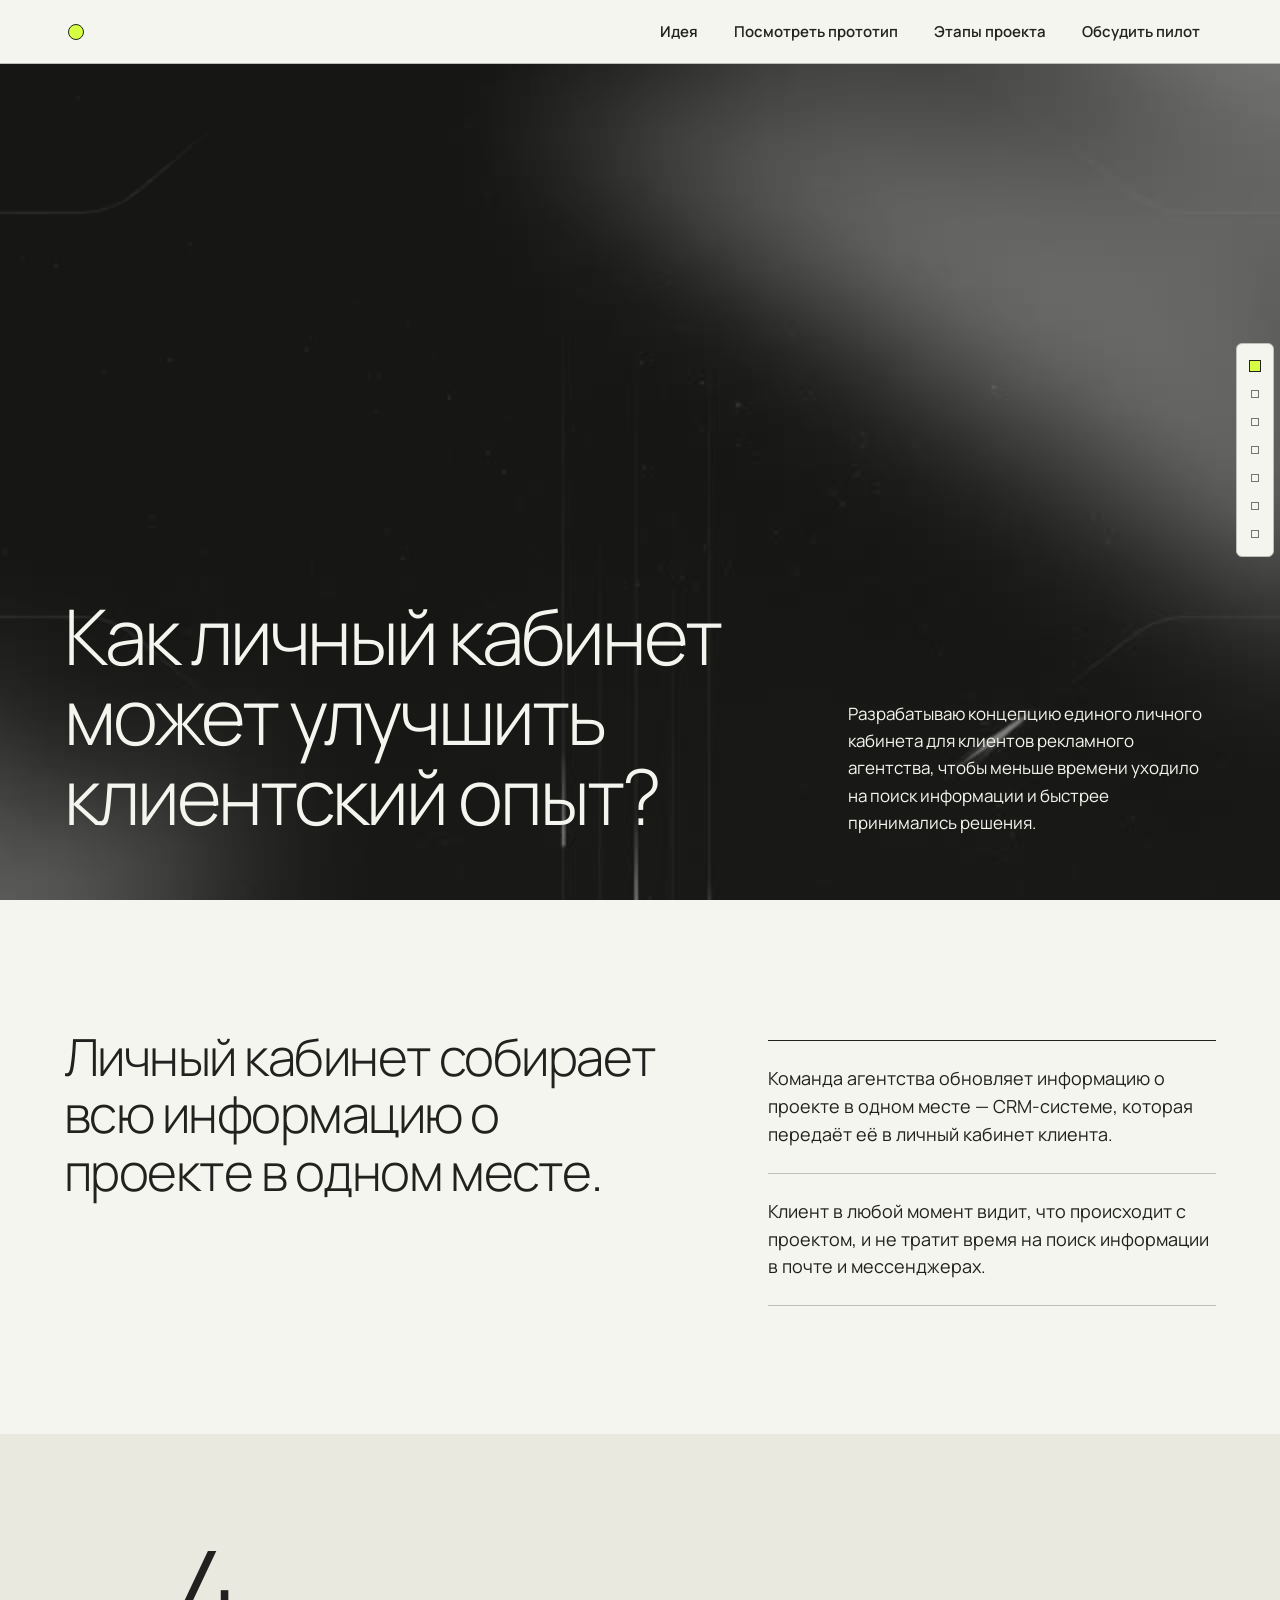
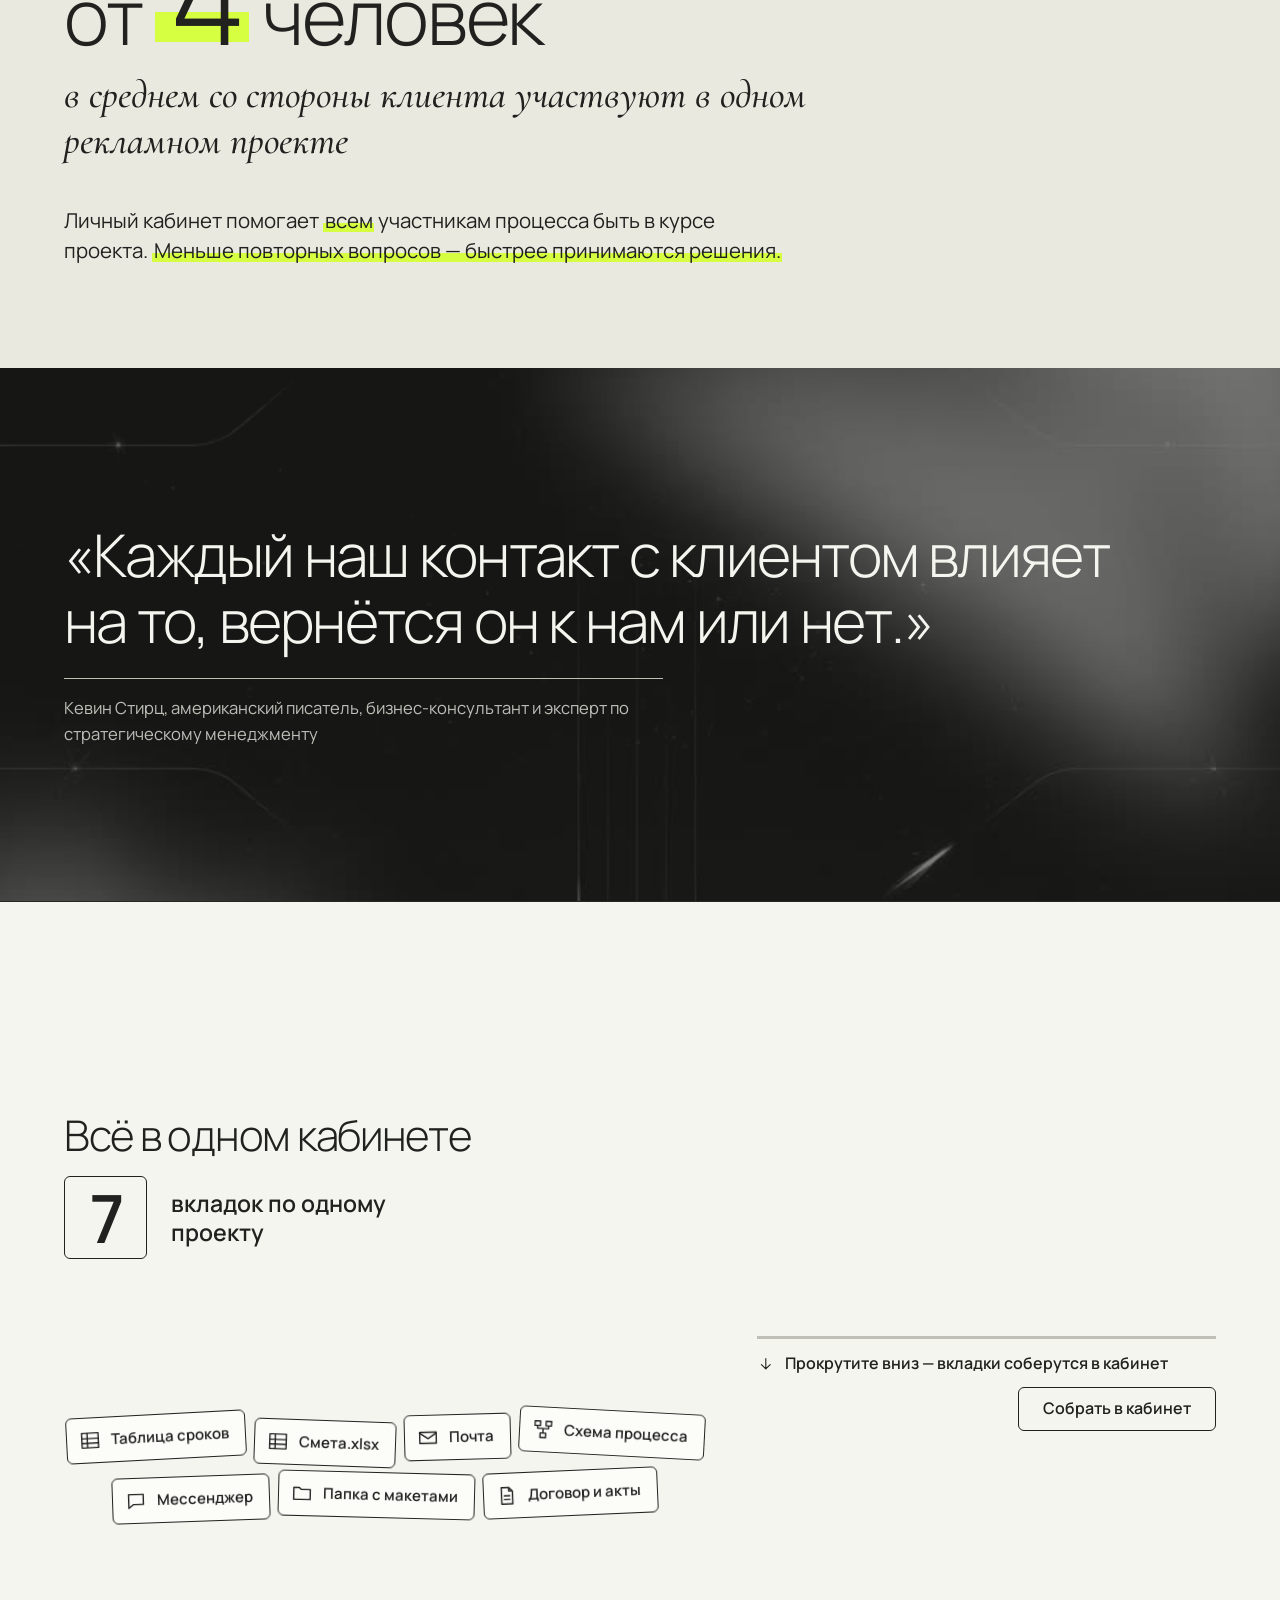
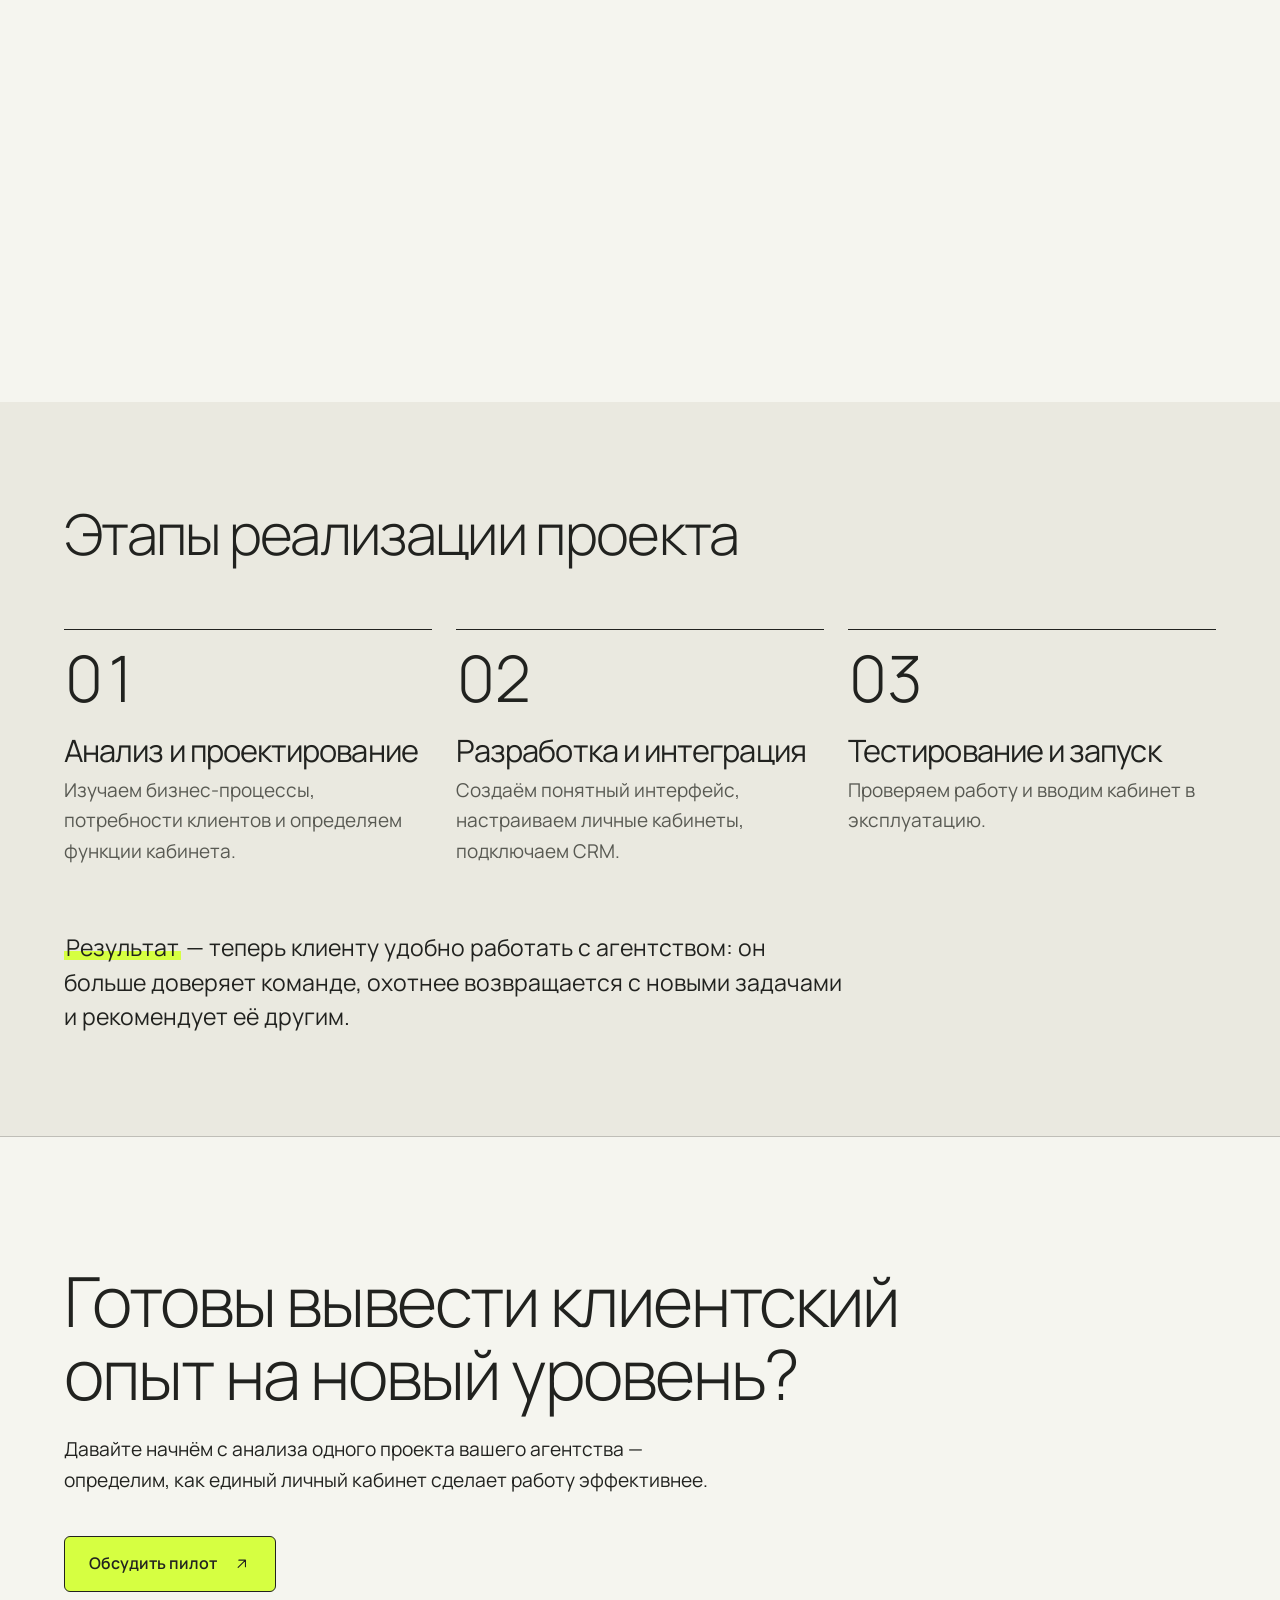
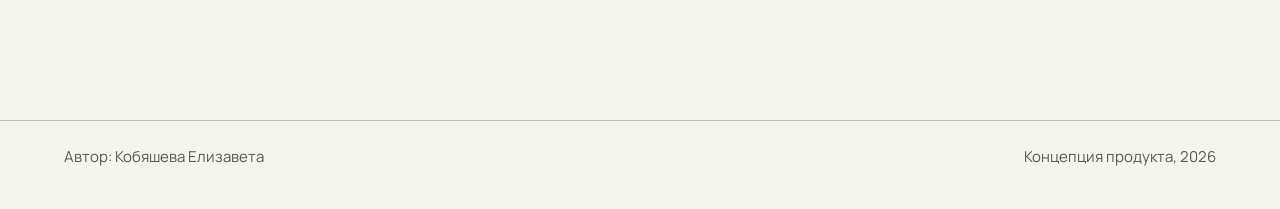
==== index.html @ 34a682de "Add files via upload" ====
<!DOCTYPE html>
<html lang="ru">
<head>
  <meta charset="utf-8">
  <meta name="viewport" content="width=device-width, initial-scale=1, viewport-fit=cover">
  <title>Личный кабинет для улучшения клиентского опыта</title>
  <meta name="description" content="Концепция единого личного кабинета для клиентов рекламного агентства: меньше времени на поиск информации и быстрее решения.">
  <meta name="theme-color" content="#f6f5f0" media="(prefers-color-scheme: light)">
  <meta name="theme-color" content="#171815" media="(prefers-color-scheme: dark)">
  <meta property="og:type" content="website">
  <meta property="og:locale" content="ru_RU">
  <meta property="og:title" content="Личный кабинет для улучшения клиентского опыта">
  <meta property="og:description" content="Концепция единого личного кабинета для клиентов рекламного агентства.">
  <link rel="icon" href="favicon.svg" type="image/svg+xml">
  <link rel="preload" href="assets/fonts/manrope-cyrillic.woff2" as="font" type="font/woff2" crossorigin>
  <link rel="stylesheet" href="assets/css/tokens.css">
  <link rel="stylesheet" href="assets/css/base.css">
  <link rel="stylesheet" href="assets/css/header.css">
  <link rel="stylesheet" href="assets/css/sections.css">
  <link rel="stylesheet" href="assets/css/cabinet.css">
  <script>document.documentElement.classList.add('js')</script>
</head>
<body>
<a class="skip-link" href="#idea">К содержанию</a>

<header class="site-header">
  <div class="container">
    <a class="brand" href="#top" aria-label="В начало страницы"></a>
    <nav class="nav" aria-label="Навигация по странице">
      <a href="#idea">Идея</a>
      <a href="#cabinet">Посмотреть прототип</a>
      <a href="#approach">Этапы проекта</a>
      <a href="#pilot">Обсудить пилот</a>
    </nav>
  </div>
</header>

<nav class="side-nav" aria-label="Прогресс по разделам">
  <a href="#top" aria-label="Первый экран" title="Первый экран"></a>
  <a href="#idea" aria-label="Идея" title="Идея"></a>
  <a href="#two-sides" aria-label="Две стороны" title="Две стороны"></a>
  <a href="#quote" aria-label="Принцип" title="Принцип"></a>
  <a href="#cabinet" aria-label="Один кабинет" title="Один кабинет"></a>
  <a href="#approach" aria-label="Этапы проекта" title="Этапы проекта"></a>
  <a href="#pilot" aria-label="Пилот" title="Пилот"></a>
</nav>

<svg width="0" height="0" style="position:absolute" aria-hidden="true" focusable="false">
  <symbol id="i-table" viewBox="0 0 24 24"><rect x="3" y="4" width="18" height="16"/><path d="M3 10h18M3 15h18M9 4v16"/></symbol>
  <symbol id="i-mail" viewBox="0 0 24 24"><rect x="3" y="6" width="18" height="12"/><path d="M3 7l9 6 9-6"/></symbol>
  <symbol id="i-scheme" viewBox="0 0 24 24"><rect x="3" y="3" width="6" height="5"/><rect x="15" y="3" width="6" height="5"/><rect x="9" y="16" width="6" height="5"/><path d="M6 8v3h12V8M12 11v5"/></symbol>
  <symbol id="i-chat" viewBox="0 0 24 24"><path d="M4 5h16v11H9l-5 4z"/></symbol>
  <symbol id="i-folder" viewBox="0 0 24 24"><path d="M3 6h6l2 2h10v11H3z"/></symbol>
  <symbol id="i-doc" viewBox="0 0 24 24"><path d="M6 3h8l4 4v14H6zM14 3v4h4M9 12h6M9 16h6"/></symbol>
  <symbol id="i-down" viewBox="0 0 24 24"><path d="M12 5v14M6 13l6 6 6-6"/></symbol>
  <symbol id="i-out" viewBox="0 0 24 24"><path d="M7 17L17 7M8 7h9v9"/></symbol>
</svg>

<section class="hero on-night" id="top">
  <video class="bg-video" data-src-desktop="assets/video/hero-desktop.mp4" data-src-mobile="assets/video/hero-mobile.mp4" poster="assets/video/poster.jpg" autoplay muted loop playsinline preload="metadata" aria-hidden="true" tabindex="-1" disablepictureinpicture></video>
  <div class="container hero__grid">
    <h1 class="hero__title">Как личный кабинет может улучшить клиентский опыт?</h1>
    <p class="hero__lead">Разрабатываю концепцию единого личного кабинета для клиентов рекламного агентства, чтобы меньше времени уходило на поиск информации и быстрее принимались решения.</p>
  </div>
</section>

<main>
  <section class="section idea" id="idea">
    <div class="container idea__grid">
      <h2 class="idea__lead split">Личный кабинет собирает всю информацию о проекте в одном месте.</h2>
      <ul class="idea__points">
        <li class="rv" style="--d:.15s">Команда агентства обновляет информацию о проекте в одном месте — CRM-системе, которая передаёт её в личный кабинет клиента.</li>
        <li class="rv" style="--d:.3s">Клиент в любой момент видит, что происходит с проектом, и не тратит время на поиск информации в почте и мессенджерах.</li>
      </ul>
    </div>
  </section>

  <section class="band count" id="two-sides">
    <div class="container">
      <h2 aria-label="от 5 человек">от <span class="num" id="cnt" aria-hidden="true">5</span> человек</h2>
      <span class="count__gloss">в среднем со стороны клиента участвуют в одном рекламном проекте</span>
      <p class="count__note">Личный кабинет помогает <span class="mark">всем</span> участникам процесса быть в курсе проекта. <span class="mark">Меньше повторных вопросов — быстрее принимаются решения.</span></p>
    </div>
  </section>

  <section class="quote on-night" id="quote">
    <video class="bg-video" data-src-desktop="assets/video/hero-desktop.mp4" data-src-mobile="assets/video/hero-mobile.mp4" poster="assets/video/poster.jpg" autoplay muted loop playsinline preload="none" aria-hidden="true" tabindex="-1" disablepictureinpicture></video>
    <div class="container">
      <figure>
        <blockquote>«Каждый наш контакт с клиентом влияет на то, вернётся он к нам или нет.»</blockquote>
        <figcaption class="quote__by">Кевин Стирц, американский писатель, бизнес-консультант и эксперт по стратегическому менеджменту</figcaption>
      </figure>
    </div>
  </section>

  <section class="k-scene" id="cabinet" aria-label="Один кабинет">
    <div class="k-pinned"><div class="container"><div class="k-grid">

      <div class="k-left">
        <h2>Всё в одном кабинете</h2>
        <div class="k-big"><b id="bn">7</b><span id="bt">вкладок по одному проекту</span></div>
        <div class="k-stage">
          <ul class="k-mess" id="mess">
            <li class="k-chip"><svg aria-hidden="true"><use href="#i-table"/></svg>Таблица сроков</li>
            <li class="k-chip"><svg aria-hidden="true"><use href="#i-table"/></svg>Смета.xlsx</li>
            <li class="k-chip"><svg aria-hidden="true"><use href="#i-mail"/></svg>Почта</li>
            <li class="k-chip"><svg aria-hidden="true"><use href="#i-scheme"/></svg>Схема процесса</li>
            <li class="k-chip"><svg aria-hidden="true"><use href="#i-chat"/></svg>Мессенджер</li>
            <li class="k-chip"><svg aria-hidden="true"><use href="#i-folder"/></svg>Папка с макетами</li>
            <li class="k-chip"><svg aria-hidden="true"><use href="#i-doc"/></svg>Договор и акты</li>
          </ul>
          <div class="k-cabw" id="cab"><div class="k-win" role="group" aria-label="Макет личного кабинета">
            <div class="k-head"><span>Личный кабинет</span><span>Рекламная кампания</span></div>
            <div class="k-app">
              <div class="k-side"><b>Проекты</b><span class="k-pr">Сайт для бренда</span><span class="k-pr k-cur">Рекламная кампания</span><span class="k-pr">Ребрендинг</span></div>
              <div class="k-main">
                <div class="k-z k-wide" data-n="1"><span class="k-pin">1</span><b>Этапы работ</b><ol class="k-stg"><li class="k-d">Бриф</li><li class="k-d">Концепция</li><li class="k-d">Дизайн</li><li>Согласование</li><li>Запуск</li></ol></div>
                <div class="k-z" data-n="2"><span class="k-pin">2</span><b>Материалы</b><div class="k-tiles"><i></i><i></i><i></i></div></div>
                <div class="k-z k-opt" data-n="2"><b>Документы</b><div class="k-row"><s class="l"></s>Договор</div><div class="k-row"><s></s>Смета</div></div>
                <div class="k-z" data-n="3"><span class="k-pin">3</span><b>На утверждении</b><span class="k-ok">Утвердить макеты</span></div>
              </div>
            </div>
          </div></div>
        </div>
      </div>

      <div class="k-slot">
        <div class="k-hintrow" id="hr"><span class="k-bar" id="bar"></span>
          <button class="btn btn--line k-go" id="go" type="button">Собрать в кабинет</button>
          <span class="k-hint"><svg class="icon" aria-hidden="true"><use href="#i-down"/></svg><span id="ht" aria-live="polite">Прокрутите вниз — вкладки соберутся в кабинет</span></span>
        </div>
        <div class="k-after" id="after">
          <h3 class="k-lh"><span class="mark">3 плюса</span> личного кабинета для клиента</h3>
          <ul class="k-lst" id="lst">
            <li><button class="k-item" type="button" data-t="Клиент всегда может посмотреть, на каком этапе находится проект."><b class="k-cn">1</b><span class="k-body"><span class="k-t"><span class="k-lg">Отслеживание сроков</span><span class="k-sh">Сроки</span></span><span class="k-p">Клиент всегда может посмотреть, на каком этапе находится проект.</span></span></button></li>
            <li><button class="k-item" type="button" data-t="Все материалы по проектам находятся в одном месте, и нужный файл легко найти."><b class="k-cn">2</b><span class="k-body"><span class="k-t"><span class="k-lg">Хранение материалов проекта</span><span class="k-sh">Материалы</span></span><span class="k-p">Все материалы по проектам находятся в одном месте, и нужный файл легко найти.</span></span></button></li>
            <li><button class="k-item" type="button" data-t="Материалы проекта можно утверждать поэтапно, не выходя из одного пространства."><b class="k-cn">3</b><span class="k-body"><span class="k-t"><span class="k-lg">Утверждение</span><span class="k-sh">Утверждение</span></span><span class="k-p">Материалы проекта можно утверждать поэтапно, не выходя из одного пространства.</span></span></button></li>
          </ul>
          <p class="k-desc" id="desc" aria-live="polite"></p>
          <a class="btn btn--line k-proto" href="#pilot">Посмотреть прототип личного кабинета <svg class="icon" aria-hidden="true"><use href="#i-out"/></svg></a>
        </div>
      </div>

    </div></div></div>
  </section>

  <section class="band" id="approach">
    <div class="container">
      <h2>Этапы реализации проекта</h2>
      <ol class="steps">
        <li><h3>Анализ и проектирование</h3><p>Изучаем бизнес-процессы, потребности клиентов и определяем функции кабинета.</p></li>
        <li><h3>Разработка и интеграция</h3><p>Создаём понятный интерфейс, настраиваем личные кабинеты, подключаем CRM.</p></li>
        <li><h3>Тестирование и запуск</h3><p>Проверяем работу и вводим кабинет в эксплуатацию.</p></li>
      </ol>
      <p class="result"><span class="mark">Результат</span> — теперь клиенту удобно работать с агентством: он больше доверяет команде, охотнее возвращается с новыми задачами и рекомендует её другим.</p>
    </div>
  </section>

  <section class="section cta" id="pilot">
    <div class="container">
      <h2>Готовы вывести клиентский опыт на новый уровень?</h2>
      <p>Давайте начнём с анализа одного проекта вашего агентства — определим, как единый личный кабинет сделает работу эффективнее.</p>
      <a class="btn" href="https://t.me/lizakobyasheva" target="_blank" rel="noopener noreferrer">Обсудить пилот <svg class="icon" aria-hidden="true"><use href="#i-out"/></svg></a>
    </div>
  </section>
</main>

<footer class="site-footer">
  <div class="container"><span>Автор: Кобяшева Елизавета</span><span>Концепция продукта, 2026</span></div>
</footer>

<script src="assets/js/media.js" defer></script>
<script src="assets/js/reveal.js" defer></script>
<script src="assets/js/counter.js" defer></script>
<script src="assets/js/nav.js" defer></script>
<script src="assets/js/cabinet.js" defer></script>
</body>
</html>
---- assets/css/tokens.css ----
/* Дизайн-токены. Все цвета, шрифты, отступы и тайминги живут только здесь. */

@font-face {
  font-family: "Manrope";
  font-style: normal;
  font-weight: 300 600;
  font-display: swap;
  src: url("../fonts/manrope-cyrillic.woff2") format("woff2");
  unicode-range: U+0301, U+0400-045F, U+0490-0491, U+04B0-04B1, U+2116;
}
@font-face {
  font-family: "Manrope";
  font-style: normal;
  font-weight: 300 600;
  font-display: swap;
  src: url("../fonts/manrope-latin.woff2") format("woff2");
  unicode-range: U+0000-00FF, U+0131, U+0152-0153, U+02BB-02BC, U+02C6, U+02DA, U+02DC, U+2000-206F, U+20AC, U+2122, U+2191, U+2193, U+2212, U+2215, U+FEFF, U+FFFD;
}
@font-face {
  font-family: "Cormorant Garamond";
  font-style: italic;
  font-weight: 500;
  font-display: swap;
  src: url("../fonts/cormorant-italic-cyrillic.woff2") format("woff2");
  unicode-range: U+0301, U+0400-045F, U+0490-0491, U+04B0-04B1, U+2116;
}
@font-face {
  font-family: "Cormorant Garamond";
  font-style: italic;
  font-weight: 500;
  font-display: swap;
  src: url("../fonts/cormorant-italic-latin.woff2") format("woff2");
  unicode-range: U+0000-00FF, U+0131, U+0152-0153, U+02BB-02BC, U+02C6, U+02DA, U+02DC, U+2000-206F, U+20AC, U+2122, U+FEFF, U+FFFD;
}

:root {
  color-scheme: light dark;

  /* бумага и чернила (светлая тема) */
  --paper: oklch(96.8% 0.008 100);
  --paper-2: oklch(93.2% 0.012 100);
  --card: oklch(99% 0.004 100);
  --ink: oklch(25% 0.006 120);
  --muted: oklch(46% 0.01 110);
  --rule: oklch(80% 0.01 100);
  --focus: oklch(25% 0.006 120);

  /* ночь: герой и цитата, одинаковы в обеих темах */
  --night: oklch(27% 0.006 115);
  --night-ink: oklch(96.8% 0.008 100);
  --night-muted: oklch(80% 0.01 105);

  /* маркер: единственный акцент */
  --lime: oklch(94.5% 0.21 122);
  --on-lime: oklch(25% 0.006 120);

  /* шрифты */
  --font: "Manrope", "Segoe UI", system-ui, -apple-system, Roboto, Arial, sans-serif;
  --font-gloss: "Cormorant Garamond", Georgia, "Times New Roman", serif;

  /* шкала отступов */
  --space-2xs: 4px;
  --space-xs: 8px;
  --space-sm: 12px;
  --space-md: 16px;
  --space-lg: 24px;
  --space-xl: 40px;
  --space-2xl: 64px;
  --space-3xl: 96px;
  --gap-section: clamp(88px, 10vw, 144px);
  --gap-band: clamp(72px, 8vw, 120px);

  /* раскладка */
  --container: 1440px;
  --gutter: clamp(24px, 5vw, 64px);
  --header-h: 64px;
  --header-total: calc(var(--header-h) + env(safe-area-inset-top, 0px));

  /* форма */
  --radius: 6px;

  /* движение */
  --ease: cubic-bezier(0.22, 1, 0.36, 1);
  --dur-micro: 120ms;
  --dur-short: 220ms;
  --dur-long: 600ms;
}

@media (prefers-color-scheme: dark) {
  :root {
    --paper: oklch(21% 0.005 115);
    --paper-2: oklch(24.5% 0.006 115);
    --card: oklch(27% 0.006 115);
    --ink: oklch(94.5% 0.008 105);
    --muted: oklch(76% 0.012 105);
    --rule: oklch(38% 0.008 110);
    --focus: var(--lime);
  }
}

@media (max-width: 700px) {
  :root { --header-h: 56px; }
}
---- assets/css/base.css ----
/* Основа: сброс, типографика, контейнер, общие компоненты (маркер, кнопки, иконки). */

*, *::before, *::after { box-sizing: border-box; margin: 0; padding: 0; }

html {
  scroll-behavior: smooth;
  scroll-padding-top: var(--header-total);
  -webkit-text-size-adjust: 100%;
  overflow-x: clip;
}

body {
  background: var(--paper);
  color: var(--ink);
  font: 400 clamp(17px, 0.25vw + 16px, 19px) / 1.6 var(--font);
  overflow-x: clip;
  -webkit-font-smoothing: antialiased;
  font-synthesis: none;
}

h1, h2, h3 {
  font-weight: 300;
  line-height: 1.08;
  letter-spacing: -0.03em;
  text-wrap: balance;
  overflow-wrap: break-word;
}
h2 { font-size: clamp(32px, 4.4vw, 60px); }
p { text-wrap: pretty; }
a { color: inherit; }
ul, ol { list-style: none; }
svg { flex: none; }

:focus-visible {
  outline: 2px solid var(--focus);
  outline-offset: 3px;
}
::selection { background: var(--lime); color: var(--on-lime); }

.container {
  width: 100%;
  max-width: var(--container);
  margin-inline: auto;
  padding-inline: var(--gutter);
}
.section { padding-block: var(--gap-section); }
.band { background: var(--paper-2); padding-block: var(--gap-band); }

.skip-link {
  position: fixed;
  z-index: 500;
  top: var(--space-xs);
  left: var(--space-xs);
  padding: var(--space-sm) var(--space-md);
  background: var(--lime);
  color: var(--on-lime);
  border-radius: var(--radius);
  font-weight: 600;
  text-decoration: none;
  transform: translateY(-200%);
}
.skip-link:focus { transform: none; }

/* Маркер: подсвечивает главное, как в прототипе подсвечиваются зоны кабинета */
.mark {
  background: linear-gradient(transparent 62%, var(--lime) 62% 92%, transparent 92%);
  color: var(--on-lime);
  padding-inline: 0.08em;
  -webkit-box-decoration-break: clone;
  box-decoration-break: clone;
}

/* На тёмной бумаге тёмный текст маркера читается только на сплошной заливке */
@media (prefers-color-scheme: dark) {
  .mark { background: var(--lime); }
}

/* Иконки: один набор, штрих 1,5 */
.icon {
  width: 1.1em;
  height: 1.1em;
  fill: none;
  stroke: currentColor;
  stroke-width: 1.5;
  stroke-linecap: round;
  stroke-linejoin: round;
}

/* Кнопки */
.btn {
  display: inline-flex;
  align-items: center;
  justify-content: space-between;
  gap: var(--space-md);
  min-height: 52px;
  padding: 0 var(--space-lg);
  border: 1px solid var(--on-lime);
  border-radius: var(--radius);
  background: var(--lime);
  color: var(--on-lime);
  font: 600 16px / 1.2 var(--font);
  text-decoration: none;
  cursor: pointer;
  transition: background-color var(--dur-micro) var(--ease), color var(--dur-micro) var(--ease), transform var(--dur-micro) var(--ease);
}
.btn:hover { background: var(--on-lime); color: var(--lime); }
.btn:active { transform: translateY(1px); }

.btn--line {
  background: transparent;
  border-color: var(--ink);
  color: var(--ink);
}
.btn--line:hover { background: var(--ink); color: var(--paper); }

@media (prefers-reduced-motion: reduce) {
  html { scroll-behavior: auto; }
  *, *::before, *::after { transition: none !important; animation: none !important; }
}
---- assets/css/header.css ----
/* Верхняя панель и боковой индикатор разделов. */

.site-header {
  position: fixed;
  inset: 0 0 auto;
  z-index: 300;
  height: var(--header-total);
  padding-top: env(safe-area-inset-top, 0px);
  background: var(--paper);
  border-bottom: 1px solid var(--rule);
}
.site-header .container {
  display: flex;
  align-items: center;
  gap: var(--space-md);
  height: var(--header-h);
}

.brand {
  display: grid;
  place-items: center;
  width: 44px;
  height: 44px;
  flex: none;
  margin-left: -10px;
}
.brand::before {
  content: "";
  width: 16px;
  height: 16px;
  border-radius: 50%;
  background: var(--lime);
  border: 1px solid var(--on-lime);
}

.nav {
  display: flex;
  gap: var(--space-2xs);
  margin-left: auto;
  overflow-x: auto;
  scrollbar-width: none;
  white-space: nowrap;
  font-size: 15px;
  font-weight: 600;
}
.nav::-webkit-scrollbar { display: none; }
.nav a {
  display: flex;
  align-items: center;
  min-height: 44px;
  padding: 0 var(--space-md);
  border-radius: var(--radius);
  text-decoration: none;
  transition: background-color var(--dur-micro) var(--ease);
}
.nav a:hover { text-decoration: underline; text-underline-offset: 0.3em; }
.nav a.on { background: var(--lime); color: var(--on-lime); text-decoration: none; }

/* боковой индикатор */
.side-nav {
  position: fixed;
  z-index: 200;
  right: 6px;
  top: 50%;
  transform: translateY(-50%);
  display: flex;
  flex-direction: column;
  padding: var(--space-xs) var(--space-2xs);
  background: var(--paper);
  border: 1px solid var(--rule);
  border-radius: var(--radius);
}
.side-nav a {
  display: grid;
  place-items: center;
  width: 28px;
  height: 28px;
  color: var(--ink);
}
.side-nav a::after {
  content: "";
  width: 8px;
  height: 8px;
  border: 1px solid currentColor;
  opacity: 0.6;
  transition: width var(--dur-short) var(--ease), height var(--dur-short) var(--ease), opacity var(--dur-short) var(--ease);
}
.side-nav a:hover::after,
.side-nav a:focus-visible::after { opacity: 1; }
.side-nav a.on::after {
  width: 12px;
  height: 12px;
  opacity: 1;
  background: var(--lime);
  border-color: var(--on-lime);
}

@media (max-width: 700px) {
  .brand { width: 40px; height: 40px; margin-left: -8px; }
  .nav { font-size: 14px; }
  .nav a { padding: 0 var(--space-sm); }
  .side-nav { right: 0; padding-inline: 1px; }
  .side-nav a { width: 22px; height: 24px; }
}
---- assets/css/sections.css ----
/* Разделы страницы: обложка, идея, счётчик, цитата, этапы, призыв, подвал. */

/* Фоновое видео (обложка и цитата) приглушено до графитового тона */
.bg-video {
  position: absolute;
  inset: 0;
  z-index: -2;
  width: 100%;
  height: 100%;
  object-fit: cover;
  filter: grayscale(1) contrast(1.05);
}
.on-night {
  position: relative;
  isolation: isolate;
  overflow: hidden;
  background: var(--night);
  color: var(--night-ink);
}
.on-night::before {
  content: "";
  position: absolute;
  inset: 0;
  z-index: -1;
  background: oklch(27% 0.006 115 / 0.6);
}

/* Обложка */
.hero {
  display: flex;
  align-items: flex-end;
  min-height: 100svh;
  padding: calc(var(--header-total) + var(--space-3xl)) 0 var(--space-2xl);
}
.hero__grid {
  display: grid;
  grid-template-columns: repeat(12, minmax(0, 1fr));
  gap: var(--space-xl) var(--space-lg);
  align-items: end;
}
.hero__title {
  grid-column: 1 / 9;
  font-size: clamp(40px, 6vw, 88px);
  line-height: 1.04;
  letter-spacing: -0.04em;
}
.hero__lead {
  grid-column: 9 / 13;
  font-size: clamp(17px, 1.3vw, 20px);
  color: var(--night-ink);
}

/* Идея */
.idea__grid { display: grid; gap: var(--space-xl); }
.idea__lead { font-size: clamp(32px, 4vw, 56px); line-height: 1.12; max-width: 16em; }
.idea__points { max-width: 34em; border-top: 1px solid var(--ink); }
.idea__points li {
  padding: var(--space-lg) 0;
  border-bottom: 1px solid var(--rule);
  font-size: clamp(18px, 1.4vw, 21px);
  line-height: 1.55;
}

/* Счётчик */
.count h2 {
  display: flex;
  align-items: baseline;
  flex-wrap: wrap;
  gap: 0.18em;
  font-size: clamp(40px, 6vw, 88px);
  line-height: 1.05;
}
.num {
  display: inline-block;
  min-width: 0.7em;
  padding: 0 0.08em;
  background: linear-gradient(transparent 64%, var(--lime) 64% 90%, transparent 90%);
  color: var(--on-lime);
  font-size: 1.7em;
  line-height: 0.9;
  letter-spacing: -0.06em;
  text-align: center;
  font-variant-numeric: tabular-nums;
}
@media (prefers-color-scheme: dark) {
  .num { background: var(--lime); }
}
.count__gloss {
  display: block;
  max-width: 20em;
  margin-top: var(--space-md);
  font: italic 500 clamp(26px, 3vw, 42px) / 1.2 var(--font-gloss);
}
.count__note {
  max-width: 36em;
  margin-top: var(--space-xl);
  font-size: clamp(19px, 1.6vw, 24px);
  line-height: 1.5;
}

/* Цитата */
.quote { padding: clamp(96px, 12vw, 176px) 0; }
.quote blockquote {
  max-width: 18em;
  font-weight: 300;
  font-size: clamp(30px, 4.6vw, 64px);
  line-height: 1.12;
  letter-spacing: -0.03em;
  text-wrap: balance;
}
.quote__by {
  max-width: 36em;
  margin-top: var(--space-lg);
  padding-top: var(--space-md);
  border-top: 1px solid var(--night-muted);
  font-size: clamp(16px, 1.3vw, 19px);
  color: var(--night-muted);
}

/* Этапы */
.steps {
  display: grid;
  gap: var(--space-xl) var(--space-lg);
  margin-top: var(--space-2xl);
  counter-reset: step;
}
.steps li { counter-increment: step; padding-top: var(--space-md); border-top: 1px solid var(--ink); }
.steps li::before {
  content: counter(step, decimal-leading-zero);
  display: block;
  margin-bottom: var(--space-lg);
  font-size: clamp(44px, 5vw, 72px);
  font-weight: 300;
  line-height: 1;
  letter-spacing: -0.04em;
  font-variant-numeric: tabular-nums;
}
.steps h3 { font-size: clamp(24px, 2.4vw, 34px); font-weight: 400; margin-bottom: var(--space-xs); }
.steps p { max-width: 24em; color: var(--muted); }
.result { max-width: 34em; margin-top: var(--space-2xl); font-size: clamp(20px, 1.8vw, 26px); line-height: 1.5; }

/* Призыв */
.cta { border-top: 1px solid var(--rule); }
.cta h2 { max-width: 13em; font-size: clamp(34px, 5.4vw, 80px); line-height: 1.05; }
.cta p { max-width: 34em; margin-top: var(--space-lg); font-size: clamp(18px, 1.5vw, 22px); }
.cta .btn { margin-top: var(--space-xl); min-height: 56px; padding-inline: var(--space-lg); }

/* Подвал */
.site-footer {
  padding: var(--space-lg) 0 var(--space-xl);
  border-top: 1px solid var(--rule);
  font-size: 15px;
  color: var(--muted);
}
.site-footer .container { display: flex; flex-wrap: wrap; justify-content: space-between; gap: var(--space-xs) var(--space-lg); }

/* Появление: контент виден без скриптов, анимация только при .js */
.js .split .w {
  display: inline-block;
  opacity: 0;
  transform: translateY(0.4em);
  transition: opacity var(--dur-long) var(--ease), transform var(--dur-long) var(--ease);
  transition-delay: calc(var(--i) * 50ms);
}
.js .split.in .w { opacity: 1; transform: none; }
.js .rv {
  opacity: 0;
  transform: translateY(16px);
  transition: opacity var(--dur-long) var(--ease), transform var(--dur-long) var(--ease);
  transition-delay: var(--d, 0s);
}
.js .rv.in { opacity: 1; transform: none; }
@media (prefers-reduced-motion: reduce) {
  .js .rv, .js .split .w { opacity: 1 !important; transform: none !important; }
}

@media (min-width: 960px) {
  .idea__grid { grid-template-columns: 7fr 5fr; gap: clamp(40px, 6vw, 96px); align-items: start; }
  .idea__points { margin-top: var(--space-sm); }
  .steps { grid-template-columns: repeat(3, minmax(0, 1fr)); }
}
@media (max-width: 959px) {
  .hero__title, .hero__lead { grid-column: 1 / -1; }
  .hero__lead { max-width: 30em; }
}
@media (max-width: 700px) {
  .cta .btn { width: 100%; }
}
---- assets/css/cabinet.css ----
/* Сцена «Всё в одном кабинете»: вкладки собираются в кабинет по мере прокрутки. */

.k-scene { position: relative; height: 300vh; height: 300svh; }
.k-pinned {
  position: sticky;
  top: 0;
  display: flex;
  align-items: center;
  align-items: safe center;
  height: 100vh;
  height: 100svh;
  padding: calc(var(--header-total) + 20px) 0 20px;
}
.k-pinned .container { width: 100%; }
.k-grid { display: grid; gap: clamp(14px, 2.4vh, 28px) clamp(32px, 4vw, 64px); align-items: center; }
.k-left { min-width: 0; }
.k-pinned h2 { max-width: 15em; font-size: clamp(24px, 3.3vw, 46px); }

/* счётчик вкладок */
.k-big { display: flex; align-items: center; gap: clamp(14px, 2vw, 24px); margin: clamp(12px, 2vh, 22px) 0; }
.k-big b {
  display: grid;
  place-items: center;
  flex: none;
  min-width: 1.25em;
  height: 1.25em;
  border: 1px solid var(--ink);
  border-radius: var(--radius);
  font: 600 clamp(40px, 5.2vw, 72px) / 1 var(--font);
  letter-spacing: -0.04em;
  font-variant-numeric: tabular-nums;
}
.k-big span { max-width: 13em; font: 600 clamp(18px, 1.8vw, 26px) / 1.25 var(--font); }

.k-stage { display: grid; }
.k-stage > * { grid-area: 1 / 1; }

/* «вкладки» */
.k-mess {
  display: flex;
  flex-wrap: wrap;
  justify-content: center;
  align-content: center;
  gap: 12px 8px;
  min-height: min(44vh, 330px);
}
.k-chip {
  display: flex;
  align-items: center;
  gap: 10px;
  padding: 11px 16px 11px 12px;
  background: var(--card);
  border: 1px solid var(--ink);
  border-radius: var(--radius);
  font: 600 15px / 1.2 var(--font);
  will-change: transform, opacity;
}
.k-chip svg { width: 22px; height: 22px; fill: none; stroke: currentColor; stroke-width: 1.5; stroke-linecap: round; stroke-linejoin: round; }

/* макет кабинета */
.k-cabw { opacity: 0; pointer-events: none; will-change: transform, opacity; }
.k-win { border: 1px solid var(--ink); border-radius: var(--radius); background: var(--card); overflow: hidden; }
.k-head {
  display: flex;
  justify-content: space-between;
  gap: var(--space-md);
  padding: 10px 14px;
  background: var(--night);
  color: var(--night-ink);
  font: 600 13px / 1.3 var(--font);
}
.k-head span:last-child { color: var(--night-muted); font-weight: 400; }
.k-app { display: grid; grid-template-columns: minmax(120px, 24%) 1fr; }
.k-side { display: flex; flex-direction: column; gap: 8px; padding: 14px; background: var(--paper-2); border-right: 1px solid var(--rule); }
.k-side b, .k-z > b { display: block; font: 600 14px / 1.3 var(--font); margin-bottom: 8px; }
.k-side b { margin-bottom: 2px; }
.k-pr { padding: 6px 8px; font-size: 14px; color: var(--muted); border-radius: 4px; }
.k-pr.k-cur { color: var(--ink); font-weight: 600; background: var(--card); }
.k-main { display: grid; grid-template-columns: 1fr 1fr; gap: 10px; padding: 14px; background: var(--paper-2); }
.k-wide { grid-column: 1 / -1; }
.k-z {
  position: relative;
  padding: 14px;
  background: var(--card);
  border: 1px solid var(--rule);
  border-radius: 4px;
  transition: background-color var(--dur-short) var(--ease), border-color var(--dur-short) var(--ease), color var(--dur-short) var(--ease), opacity var(--dur-short) var(--ease);
}
.k-z.k-on { background: var(--lime); border-color: var(--on-lime); color: var(--on-lime); }
.k-pin {
  position: absolute;
  top: -11px;
  right: -7px;
  display: grid;
  place-items: center;
  width: 24px;
  height: 24px;
  background: var(--card);
  color: var(--ink);
  border: 1px solid var(--ink);
  border-radius: 4px;
  font: 600 13px / 1 var(--font);
}
.k-win.k-focus .k-z:not(.k-on) { opacity: 0.4; }
.k-stg { display: flex; }
.k-stg li { flex: 1; text-align: center; font-size: 13px; color: var(--muted); }
.k-stg li::before { content: ""; display: block; height: 3px; margin-bottom: 8px; background: var(--rule); }
.k-stg .k-d { color: var(--ink); font-weight: 600; }
.k-stg .k-d::before { background: var(--ink); }
.k-z.k-on .k-stg li { color: var(--on-lime); }
.k-z.k-on .k-stg li::before { background: oklch(25% 0.006 120 / 0.3); }
.k-z.k-on .k-stg .k-d::before { background: var(--on-lime); }
.k-tiles { display: grid; grid-template-columns: repeat(3, 1fr); gap: 6px; }
.k-tiles i { height: 36px; border-radius: 2px; background: var(--rule); }
.k-tiles i:nth-child(2) { background: var(--muted); }
.k-row { display: flex; align-items: center; gap: 10px; margin-bottom: 6px; font-size: 14px; }
.k-row s { width: 26px; height: 8px; background: var(--rule); }
.k-row s.l { background: var(--muted); }
.k-ok { display: inline-block; padding: 6px 14px; border: 1px solid currentColor; border-radius: var(--radius); font: 600 14px / 1.3 var(--font); }

/* правая колонка: подсказка и список плюсов */
.k-slot { display: grid; min-width: 0; }
.k-slot > * { grid-area: 1 / 1; }
.k-hintrow {
  position: relative;
  align-self: center;
  display: flex;
  flex-wrap: wrap;
  align-items: center;
  gap: 12px 18px;
  min-height: 64px;
  padding-top: 16px;
}
.k-hintrow::before { content: ""; position: absolute; inset: 0 0 auto; height: 3px; background: var(--rule); }
.k-bar { position: absolute; inset: 0 auto auto 0; width: 0; height: 3px; background: var(--ink); }
.k-hint { display: flex; align-items: center; gap: 10px; font: 600 16px / 1.4 var(--font); }
.k-go { order: 2; margin-left: auto; min-height: 44px; padding: 0 var(--space-lg); }

.k-after { display: grid; gap: 14px; align-content: center; opacity: 0; pointer-events: none; }
.k-lh { margin-bottom: 4px; font-size: clamp(24px, 2.4vw, 34px); }
.k-lst { border-top: 1px solid var(--ink); }
.k-lst li { border-bottom: 1px solid var(--rule); }
.k-item {
  display: grid;
  grid-template-columns: 40px 1fr;
  gap: 16px;
  width: 100%;
  padding: 16px 12px;
  background: none;
  border: 0;
  color: inherit;
  font: inherit;
  text-align: left;
  cursor: pointer;
  transition: background-color var(--dur-short) var(--ease), opacity var(--dur-short) var(--ease);
}
.k-item:hover, .k-item.k-act { background: var(--paper-2); }
.k-cn {
  display: grid;
  place-items: center;
  width: 40px;
  height: 40px;
  background: var(--card);
  border: 1px solid var(--ink);
  border-radius: var(--radius);
  font: 600 17px / 1 var(--font);
  transition: background-color var(--dur-short) var(--ease);
}
.k-item.k-act .k-cn { background: var(--lime); color: var(--on-lime); border-color: var(--on-lime); }
.k-t { display: block; margin-bottom: 6px; font-size: clamp(22px, 2vw, 28px); font-weight: 400; line-height: 1.15; letter-spacing: -0.02em; }
.k-p { display: block; font-size: clamp(16px, 1.2vw, 19px); line-height: 1.5; color: var(--muted); }
.k-lst.k-focus .k-item:not(.k-act) { opacity: 0.5; }
.k-sh, .k-desc { display: none; }
.k-proto { width: 100%; justify-content: space-between; text-align: left; }

/* без прокрутки-закрепления: статичный вариант */
.k-auto.k-scene, .k-static.k-scene { height: auto; }
.k-auto .k-pinned, .k-static .k-pinned { position: static; height: auto; padding: clamp(40px, 6vw, 80px) 0; }
.k-static .k-hintrow, .k-static .k-mess { display: none; }
.k-static .k-after, .k-static .k-cabw { opacity: 1; pointer-events: auto; }

@media (min-width: 960px) {
  .k-grid { grid-template-columns: minmax(0, 7fr) minmax(0, 5fr); }
}
@media (max-width: 959px) {
  .k-lh { display: none; }
  .k-lst { display: grid; grid-template-columns: repeat(3, minmax(0, 1fr)); gap: 8px; border-top: 0; }
  .k-lst li { border: 1px solid var(--rule); border-radius: var(--radius); }
  .k-item { grid-template-columns: 1fr; gap: 6px; padding: 10px 8px; justify-items: start; }
  .k-item .k-lg, .k-item .k-p { display: none; }
  .k-sh { display: inline; }
  .k-t { margin: 0; font-size: clamp(16px, 4.6vw, 20px); }
  .k-desc { display: block; min-height: 3em; font-size: 16px; line-height: 1.45; }
  .k-after { gap: 10px; }
}
@media (max-width: 700px) {
  .k-pinned { padding: calc(var(--header-total) + 8px) 0 12px; }
  .k-auto .k-pinned { padding: calc(var(--header-total) + 8px) 0 40px; }
  .k-app { grid-template-columns: 1fr; }
  .k-side, .k-opt { display: none; }
  .k-main { grid-template-columns: 1fr; padding: 8px; gap: 8px; }
  .k-z { padding: 10px 12px; }
  .k-z > b { margin-bottom: 6px; }
  .k-tiles i { height: 22px; }
  .k-head { padding: 6px 10px; }
  .k-stg li { font-size: 11px; }
  .k-stg li:first-child { display: none; }
  .k-chip { font-size: 14px; padding: 9px 12px 9px 10px; }
  .k-chip svg { width: 19px; height: 19px; }
  .k-pinned h2 { font-size: 23px; }
  .k-mess { min-height: min(34vh, 250px); }
  .k-big { margin: 8px 0; }
  .k-big b { font-size: 36px; }
  .k-big span { font-size: 17px; }
  .k-proto { min-height: 48px; font-size: 15px; }
}
@media (max-height: 760px) {
  .k-side, .k-opt { display: none; }
  .k-app { grid-template-columns: 1fr; }
}
@media (max-height: 660px) {
  .k-pinned h2 { display: none; }
}
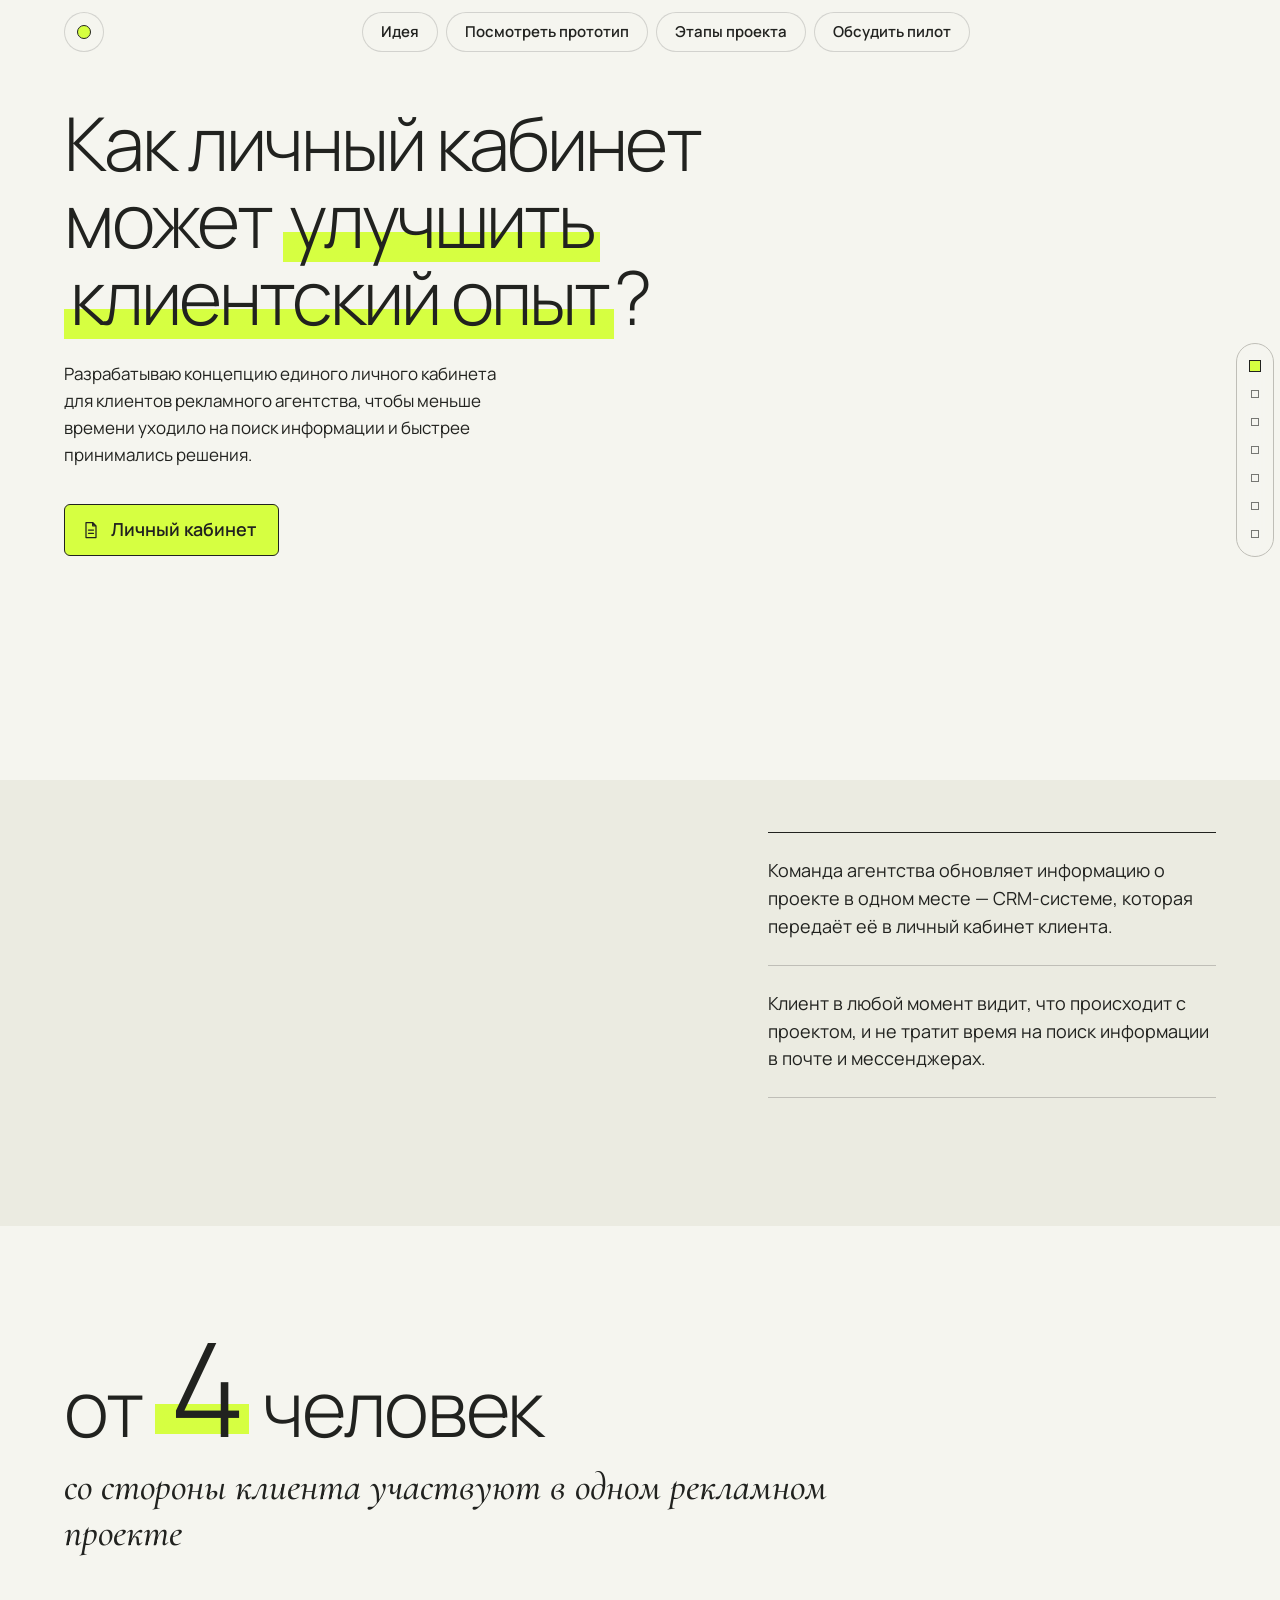
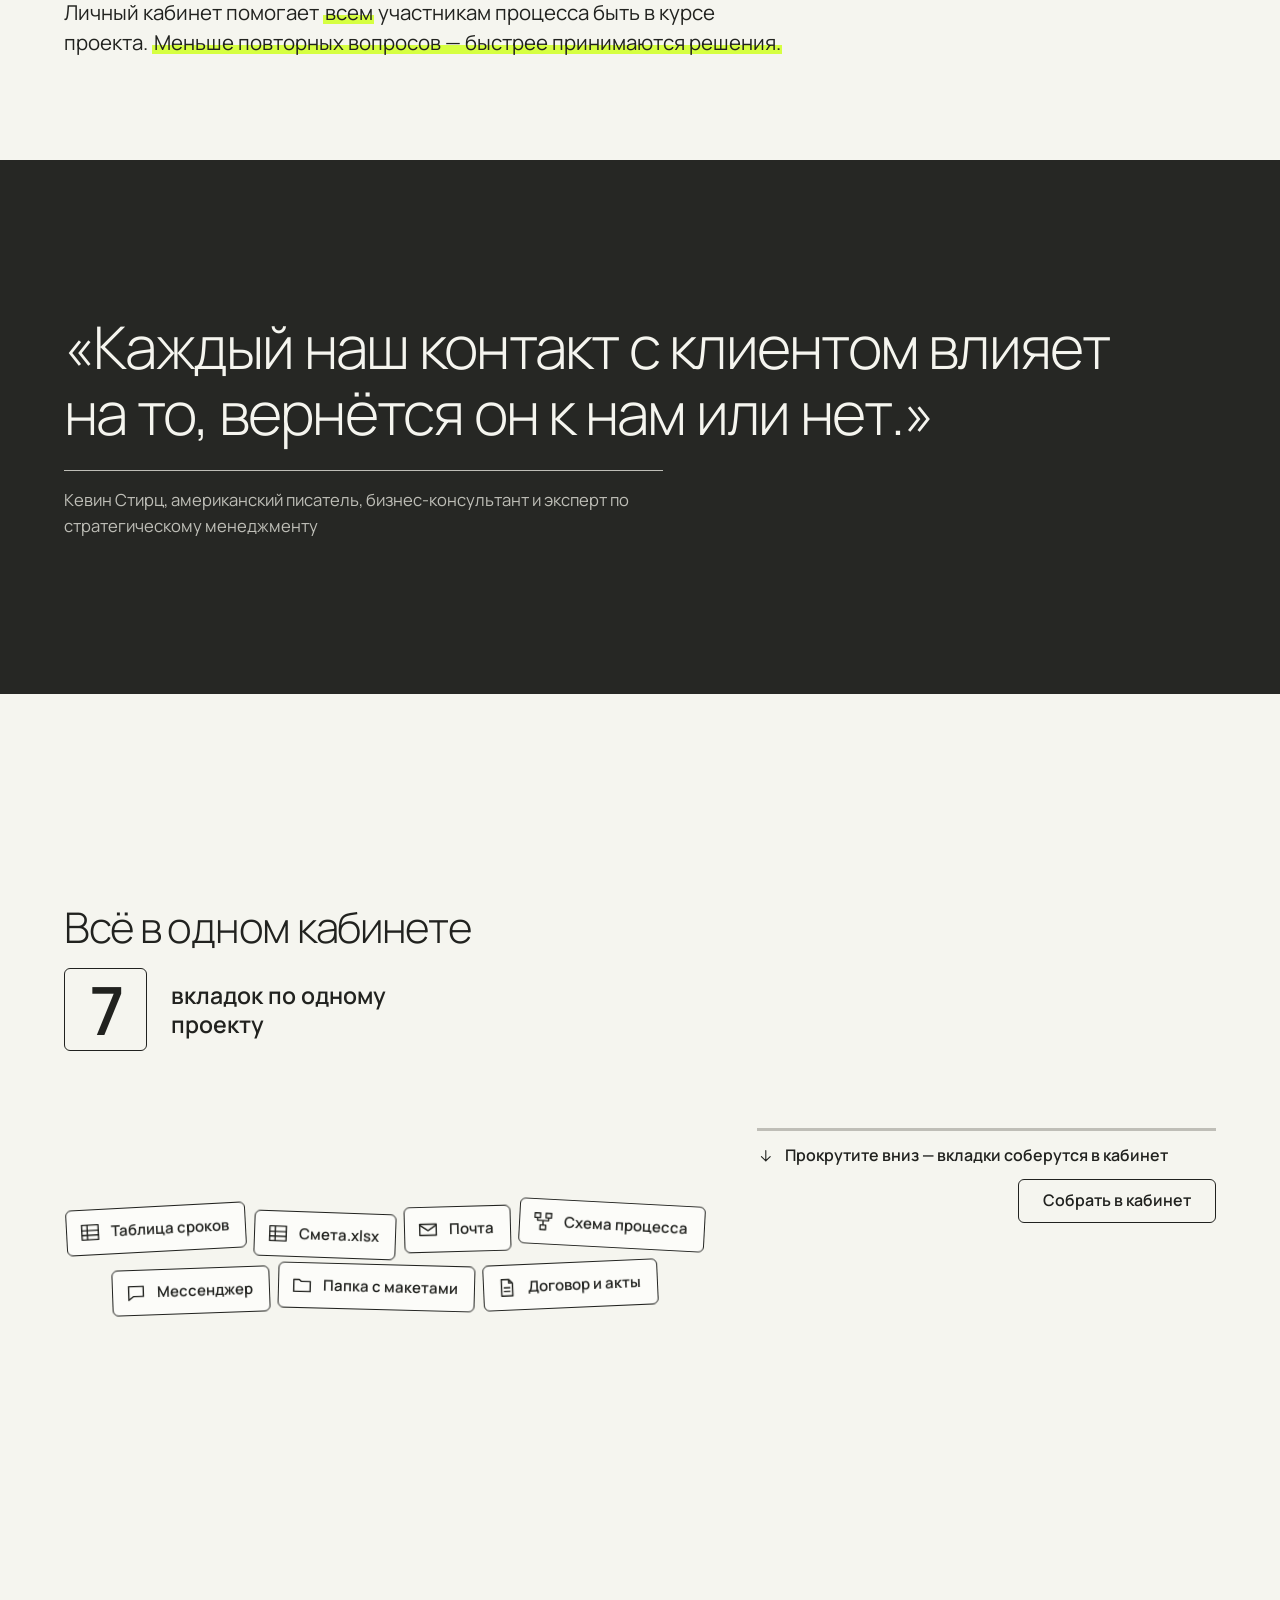
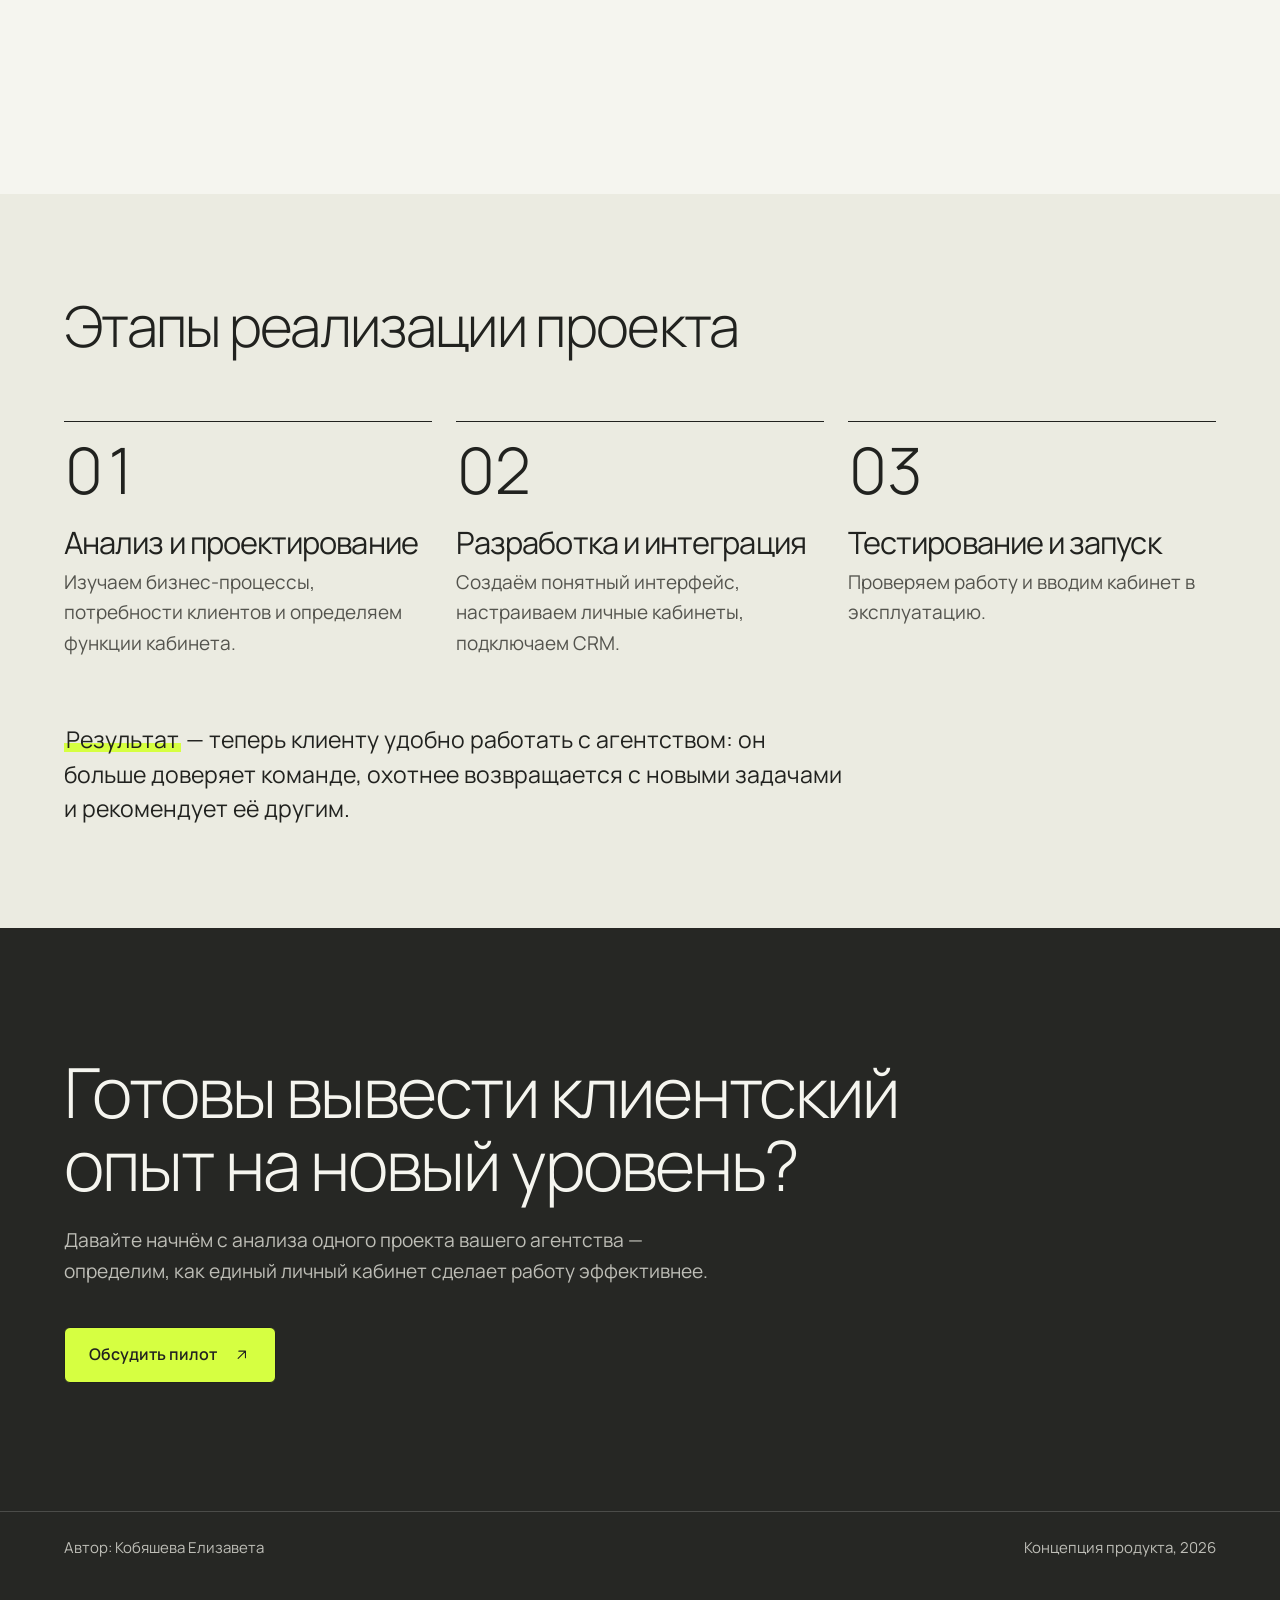
==== commit f6ced6e3: "Add files via upload" ====
--- a/index.html
+++ b/index.html
@@ -16,6 +16,7 @@
   <link rel="stylesheet" href="assets/css/tokens.css">
   <link rel="stylesheet" href="assets/css/base.css">
   <link rel="stylesheet" href="assets/css/header.css">
+  <link rel="stylesheet" href="assets/css/hero.css">
   <link rel="stylesheet" href="assets/css/sections.css">
   <link rel="stylesheet" href="assets/css/cabinet.css">
   <script>document.documentElement.classList.add('js')</script>
@@ -56,16 +57,21 @@
   <symbol id="i-out" viewBox="0 0 24 24"><path d="M7 17L17 7M8 7h9v9"/></symbol>
 </svg>
 
-<section class="hero on-night" id="top">
-  <video class="bg-video" data-src-desktop="assets/video/hero-desktop.mp4" data-src-mobile="assets/video/hero-mobile.mp4" poster="assets/video/poster.jpg" autoplay muted loop playsinline preload="metadata" aria-hidden="true" tabindex="-1" disablepictureinpicture></video>
+<section class="hero" id="top">
   <div class="container hero__grid">
-    <h1 class="hero__title">Как личный кабинет может улучшить клиентский опыт?</h1>
+    <h1 class="hero__title"><span class="hw" style="--i:0">Как</span> <span class="hw" style="--i:1">личный</span> <span class="hw" style="--i:2">кабинет</span> <span class="hw" style="--i:3">может</span> <span class="mark"><span class="hw" style="--i:4">улучшить</span> <span class="hw" style="--i:5">клиентский</span> <span class="hw" style="--i:6">опыт</span></span>?</h1>
     <p class="hero__lead">Разрабатываю концепцию единого личного кабинета для клиентов рекламного агентства, чтобы меньше времени уходило на поиск информации и быстрее принимались решения.</p>
+    <p class="hero__badge"><svg aria-hidden="true"><use href="#i-doc"/></svg>Личный кабинет</p>
+    <ul class="hero__things" aria-hidden="true">
+      <li class="thing t1"><img src="assets/img/mail.png" alt="" width="360" height="318"><span>Почта</span></li>
+      <li class="thing t2"><img src="assets/img/chat.png" alt="" width="360" height="269"><span>Мессенджеры</span></li>
+      <li class="thing t3"><img src="assets/img/table.png" alt="" width="360" height="318"><span>Таблицы</span></li>
+    </ul>
   </div>
 </section>
 
 <main>
-  <section class="section idea" id="idea">
+  <section class="section idea tone-stone" id="idea">
     <div class="container idea__grid">
       <h2 class="idea__lead split">Личный кабинет собирает всю информацию о проекте в одном месте.</h2>
       <ul class="idea__points">
@@ -78,13 +84,12 @@
   <section class="band count" id="two-sides">
     <div class="container">
       <h2 aria-label="от 5 человек">от <span class="num" id="cnt" aria-hidden="true">5</span> человек</h2>
-      <span class="count__gloss">в среднем со стороны клиента участвуют в одном рекламном проекте</span>
+      <span class="count__gloss">со стороны клиента участвуют в одном рекламном проекте</span>
       <p class="count__note">Личный кабинет помогает <span class="mark">всем</span> участникам процесса быть в курсе проекта. <span class="mark">Меньше повторных вопросов — быстрее принимаются решения.</span></p>
     </div>
   </section>
 
   <section class="quote on-night" id="quote">
-    <video class="bg-video" data-src-desktop="assets/video/hero-desktop.mp4" data-src-mobile="assets/video/hero-mobile.mp4" poster="assets/video/poster.jpg" autoplay muted loop playsinline preload="none" aria-hidden="true" tabindex="-1" disablepictureinpicture></video>
     <div class="container">
       <figure>
         <blockquote>«Каждый наш контакт с клиентом влияет на то, вернётся он к нам или нет.»</blockquote>
@@ -144,7 +149,7 @@
     </div></div></div>
   </section>
 
-  <section class="band" id="approach">
+  <section class="band tone-stone" id="approach">
     <div class="container">
       <h2>Этапы реализации проекта</h2>
       <ol class="steps">
@@ -156,7 +161,7 @@
     </div>
   </section>
 
-  <section class="section cta" id="pilot">
+  <section class="section cta on-night" id="pilot">
     <div class="container">
       <h2>Готовы вывести клиентский опыт на новый уровень?</h2>
       <p>Давайте начнём с анализа одного проекта вашего агентства — определим, как единый личный кабинет сделает работу эффективнее.</p>
@@ -169,7 +174,7 @@
   <div class="container"><span>Автор: Кобяшева Елизавета</span><span>Концепция продукта, 2026</span></div>
 </footer>
 
-<script src="assets/js/media.js" defer></script>
+<script src="assets/js/hero.js" defer></script>
 <script src="assets/js/reveal.js" defer></script>
 <script src="assets/js/counter.js" defer></script>
 <script src="assets/js/nav.js" defer></script>
--- a/assets/css/tokens.css
+++ b/assets/css/tokens.css
@@ -41,11 +41,15 @@
   --paper-2: oklch(93.2% 0.012 100);
   --card: oklch(99% 0.004 100);
   --ink: oklch(25% 0.006 120);
-  --muted: oklch(46% 0.01 110);
+  --muted: oklch(44% 0.01 110);
   --rule: oklch(80% 0.01 100);
   --focus: oklch(25% 0.006 120);
 
-  /* ночь: герой и цитата, одинаковы в обеих темах */
+  /* тона секций: бумага, камень и графит чередуются, чтобы страница не была сплошным полотном */
+  --tone-stone: oklch(93.8% 0.014 108);
+  --band-dark: oklch(27% 0.006 115);
+
+  /* ночь: шапка макета, одинакова в обеих темах */
   --night: oklch(27% 0.006 115);
   --night-ink: oklch(96.8% 0.008 100);
   --night-muted: oklch(80% 0.01 105);
@@ -95,6 +99,8 @@
     --muted: oklch(76% 0.012 105);
     --rule: oklch(38% 0.008 110);
     --focus: var(--lime);
+    --tone-stone: oklch(23.5% 0.01 108);
+    --band-dark: oklch(15% 0.005 115);
   }
 }
 
--- a/assets/css/base.css
+++ b/assets/css/base.css
@@ -44,7 +44,7 @@
   padding-inline: var(--gutter);
 }
 .section { padding-block: var(--gap-section); }
-.band { background: var(--paper-2); padding-block: var(--gap-band); }
+.band { padding-block: var(--gap-band); }
 
 .skip-link {
   position: fixed;
--- a/assets/css/header.css
+++ b/assets/css/header.css
@@ -1,4 +1,4 @@
-/* Верхняя панель и боковой индикатор разделов. */
+/* Прозрачная верхняя панель с «пилюлями» и боковой индикатор разделов. */
 
 .site-header {
   position: fixed;
@@ -6,28 +6,39 @@
   z-index: 300;
   height: var(--header-total);
   padding-top: env(safe-area-inset-top, 0px);
-  background: var(--paper);
-  border-bottom: 1px solid var(--rule);
+  background: transparent;
+  pointer-events: none;
 }
 .site-header .container {
   display: flex;
   align-items: center;
-  gap: var(--space-md);
+  gap: var(--space-sm);
   height: var(--header-h);
+}
+
+/* общий вид «пилюль»: полупрозрачная бумага с размытием, читается на любом фоне */
+.brand,
+.nav a {
+  pointer-events: auto;
+  border-radius: 999px;
+  background: color-mix(in srgb, var(--paper) 68%, transparent);
+  border: 1px solid color-mix(in srgb, var(--ink) 16%, transparent);
+  -webkit-backdrop-filter: blur(12px);
+  backdrop-filter: blur(12px);
+  transition: background-color var(--dur-short) var(--ease), color var(--dur-short) var(--ease), border-color var(--dur-short) var(--ease);
 }
 
 .brand {
   display: grid;
   place-items: center;
-  width: 44px;
-  height: 44px;
+  width: 40px;
+  height: 40px;
   flex: none;
-  margin-left: -10px;
 }
 .brand::before {
   content: "";
-  width: 16px;
-  height: 16px;
+  width: 14px;
+  height: 14px;
   border-radius: 50%;
   background: var(--lime);
   border: 1px solid var(--on-lime);
@@ -35,8 +46,9 @@
 
 .nav {
   display: flex;
-  gap: var(--space-2xs);
-  margin-left: auto;
+  gap: var(--space-xs);
+  margin: 0 auto;
+  padding: 2px;
   overflow-x: auto;
   scrollbar-width: none;
   white-space: nowrap;
@@ -47,14 +59,18 @@
 .nav a {
   display: flex;
   align-items: center;
-  min-height: 44px;
-  padding: 0 var(--space-md);
-  border-radius: var(--radius);
+  height: 40px;
+  padding: 0 18px;
+  color: var(--ink);
   text-decoration: none;
-  transition: background-color var(--dur-micro) var(--ease);
 }
-.nav a:hover { text-decoration: underline; text-underline-offset: 0.3em; }
-.nav a.on { background: var(--lime); color: var(--on-lime); text-decoration: none; }
+.nav a:hover,
+.nav a.on,
+.brand:hover {
+  background: var(--lime);
+  color: var(--on-lime);
+  border-color: var(--on-lime);
+}
 
 /* боковой индикатор */
 .side-nav {
@@ -66,9 +82,11 @@
   display: flex;
   flex-direction: column;
   padding: var(--space-xs) var(--space-2xs);
-  background: var(--paper);
+  background: color-mix(in srgb, var(--paper) 88%, transparent);
   border: 1px solid var(--rule);
-  border-radius: var(--radius);
+  border-radius: 999px;
+  -webkit-backdrop-filter: blur(8px);
+  backdrop-filter: blur(8px);
 }
 .side-nav a {
   display: grid;
@@ -95,10 +113,12 @@
   border-color: var(--on-lime);
 }
 
+@media (max-width: 959px) {
+  .nav { margin: 0 0 0 auto; }
+}
 @media (max-width: 700px) {
-  .brand { width: 40px; height: 40px; margin-left: -8px; }
-  .nav { font-size: 14px; }
-  .nav a { padding: 0 var(--space-sm); }
+  .nav { font-size: 14px; gap: var(--space-2xs); }
+  .nav a { padding: 0 var(--space-md); }
   .side-nav { right: 0; padding-inline: 1px; }
   .side-nav a { width: 22px; height: 24px; }
 }
--- a/assets/css/hero.css
+++ b/assets/css/hero.css
@@ -0,0 +1,115 @@
+/* Первый экран: заголовок и текст стоят слева сверху (зона чтения буквой F). Почта, мессенджеры и таблицы
+   лежат небрежно, затем схлопываются в плашку «Личный кабинет». Анимация запускается скриптом (hero.js).
+   Без скрипта и при «меньше движения» сразу виден итог: заголовок, текст и плашка. */
+
+.hero {
+  position: relative;
+  isolation: isolate;
+  overflow: clip;
+  /* экран короче окна: край следующего блока выглядывает снизу и приглашает прокрутить */
+  min-height: calc(100svh - 120px);
+  padding: calc(var(--header-total) + var(--space-xl)) 0 var(--space-2xl);
+}
+.hero__grid {
+  position: relative;
+  display: grid;
+  grid-template-columns: repeat(12, minmax(0, 1fr));
+  column-gap: var(--space-lg);
+  row-gap: var(--space-lg);
+  align-content: start;
+}
+.hero__title {
+  grid-column: 1 / 8;
+  font-size: clamp(40px, 5.8vw, 84px);
+  line-height: 1.04;
+  letter-spacing: -0.04em;
+}
+.hero__lead {
+  grid-column: 1 / 7;
+  max-width: 28em;
+  font-size: clamp(17px, 1.3vw, 20px);
+}
+.hero__badge {
+  grid-column: 1 / 7;
+  justify-self: start;
+  display: inline-flex;
+  align-items: center;
+  gap: 10px;
+  margin-top: var(--space-sm);
+  padding: 14px 22px 14px 16px;
+  background: var(--lime);
+  border: 1px solid var(--on-lime);
+  border-radius: var(--radius);
+  color: var(--on-lime);
+  font: 600 18px / 1.2 var(--font);
+}
+.hero__badge svg { width: 20px; height: 20px; fill: none; stroke: currentColor; stroke-width: 1.5; stroke-linecap: round; stroke-linejoin: round; }
+.hw { display: inline-block; }
+
+/* маркер рисуется градиентом, чтобы вести его слева направо */
+.hero .mark {
+  background: linear-gradient(transparent 62%, var(--lime) 62% 92%, transparent 92%) no-repeat 0 0 / 100% 100%;
+}
+@media (prefers-color-scheme: dark) {
+  .hero .mark { background-image: linear-gradient(var(--lime), var(--lime)); }
+}
+
+/* «вещи»: почта, мессенджеры, таблицы */
+.hero__things { position: absolute; inset: 0; list-style: none; pointer-events: none; }
+.thing {
+  position: absolute;
+  width: clamp(116px, 13vw, 192px);
+  opacity: 0;
+}
+.thing img {
+  display: block;
+  width: 100%;
+  height: auto;
+  filter: drop-shadow(0 14px 14px oklch(25% 0.006 120 / 0.2)) drop-shadow(0 2px 3px oklch(25% 0.006 120 / 0.22));
+}
+@media (prefers-color-scheme: dark) {
+  .thing img { filter: drop-shadow(0 14px 14px oklch(0% 0 0 / 0.5)) drop-shadow(0 2px 3px oklch(0% 0 0 / 0.5)); }
+}
+.thing span {
+  display: block;
+  margin-top: 4px;
+  text-align: center;
+  font: 500 13px / 1.2 var(--font);
+  color: var(--muted);
+}
+
+/* слева текст и плашка, справа разбросаны вещи */
+.t1 { left: 61%; top: 1%; rotate: -9deg; }
+.t2 { left: 80%; top: 25%; rotate: 7deg; }
+.t3 { left: 58%; top: 48%; rotate: -5deg; }
+
+@keyframes h-rise { from { opacity: 0; transform: translateY(0.4em); } to { opacity: 1; transform: none; } }
+@keyframes h-fade { from { opacity: 0; } to { opacity: 1; } }
+@keyframes h-draw { from { background-size: 0% 100%; } to { background-size: 100% 100%; } }
+@keyframes th-in { from { opacity: 0; transform: translateY(18px) scale(0.92); } to { opacity: 1; transform: none; } }
+@keyframes th-out { from { opacity: 1; transform: none; } to { opacity: 0; transform: translate(var(--dx), var(--dy)) scale(0.28); } }
+@keyframes badge-in { from { opacity: 0; transform: scale(0.7); } to { opacity: 1; transform: none; } }
+
+.hero.play .hw { animation: h-rise 0.7s var(--ease) both; animation-delay: calc(0.1s + var(--i) * 50ms); }
+.hero.play .mark { background-size: 0% 100%; animation: h-draw 0.9s var(--ease) 1s forwards; }
+.hero.play .hero__lead { animation: h-fade 0.8s ease 0.6s both; }
+.hero.play .thing { animation: th-in 0.7s var(--ease) both, th-out 0.8s var(--ease) forwards; }
+.hero.play .t1 { animation-delay: 1s, 3.2s; }
+.hero.play .t2 { animation-delay: 1.3s, 3.3s; }
+.hero.play .t3 { animation-delay: 1.6s, 3.4s; }
+.hero.play .hero__badge { animation: badge-in 0.6s var(--ease) 3.8s both; }
+
+@media (max-width: 959px) {
+  .hero { min-height: calc(100svh - 96px); padding-top: calc(var(--header-total) + var(--space-lg)); }
+  .hero__title, .hero__lead, .hero__badge { grid-column: 1 / -1; }
+  .hero__things { position: static; grid-column: 1 / -1; display: flex; justify-content: space-between; gap: var(--space-md); margin-top: var(--space-md); }
+  .thing { position: static; width: 29%; }
+  .thing.t1 { rotate: -6deg; } .thing.t2 { rotate: 5deg; } .thing.t3 { rotate: -4deg; }
+}
+
+@media (prefers-reduced-motion: reduce) {
+  .hero.play .hw, .hero.play .hero__lead, .hero.play .hero__badge { animation: none; }
+  .hero.play .mark { animation: none; background-size: 100% 100%; }
+  .hero.play .thing { animation: none; opacity: 0; }
+}
+
--- a/assets/css/sections.css
+++ b/assets/css/sections.css
@@ -1,56 +1,18 @@
-/* Разделы страницы: обложка, идея, счётчик, цитата, этапы, призыв, подвал. */
+/* Разделы страницы: идея, счётчик, цитата, этапы, призыв, подвал.
+   Тона фона чередуются: бумага, камень, бумага, графит, бумага, камень, графит. */
 
-/* Фоновое видео (обложка и цитата) приглушено до графитового тона */
-.bg-video {
-  position: absolute;
-  inset: 0;
-  z-index: -2;
-  width: 100%;
-  height: 100%;
-  object-fit: cover;
-  filter: grayscale(1) contrast(1.05);
-}
+.tone-stone { background: var(--tone-stone); }
+
+/* тёмные секции: цитата, призыв и подвал */
 .on-night {
-  position: relative;
-  isolation: isolate;
-  overflow: hidden;
-  background: var(--night);
+  background: var(--band-dark);
   color: var(--night-ink);
 }
-.on-night::before {
-  content: "";
-  position: absolute;
-  inset: 0;
-  z-index: -1;
-  background: oklch(27% 0.006 115 / 0.6);
-}
+.on-night :focus-visible { outline-color: var(--lime); }
+.on-night .btn:hover { background: var(--night-ink); color: var(--on-lime); }
 
-/* Обложка */
-.hero {
-  display: flex;
-  align-items: flex-end;
-  min-height: 100svh;
-  padding: calc(var(--header-total) + var(--space-3xl)) 0 var(--space-2xl);
-}
-.hero__grid {
-  display: grid;
-  grid-template-columns: repeat(12, minmax(0, 1fr));
-  gap: var(--space-xl) var(--space-lg);
-  align-items: end;
-}
-.hero__title {
-  grid-column: 1 / 9;
-  font-size: clamp(40px, 6vw, 88px);
-  line-height: 1.04;
-  letter-spacing: -0.04em;
-}
-.hero__lead {
-  grid-column: 9 / 13;
-  font-size: clamp(17px, 1.3vw, 20px);
-  color: var(--night-ink);
-}
-
-/* Идея */
+/* Идея: первые строки выглядывают из-под первого экрана */
+.idea { padding-top: var(--space-xl); }
 .idea__grid { display: grid; gap: var(--space-xl); }
 .idea__lead { font-size: clamp(32px, 4vw, 56px); line-height: 1.12; max-width: 16em; }
 .idea__points { max-width: 34em; border-top: 1px solid var(--ink); }
@@ -140,17 +102,17 @@
 .result { max-width: 34em; margin-top: var(--space-2xl); font-size: clamp(20px, 1.8vw, 26px); line-height: 1.5; }
 
 /* Призыв */
-.cta { border-top: 1px solid var(--rule); }
 .cta h2 { max-width: 13em; font-size: clamp(34px, 5.4vw, 80px); line-height: 1.05; }
-.cta p { max-width: 34em; margin-top: var(--space-lg); font-size: clamp(18px, 1.5vw, 22px); }
+.cta p { max-width: 34em; margin-top: var(--space-lg); font-size: clamp(18px, 1.5vw, 22px); color: var(--night-muted); }
 .cta .btn { margin-top: var(--space-xl); min-height: 56px; padding-inline: var(--space-lg); }
 
 /* Подвал */
 .site-footer {
   padding: var(--space-lg) 0 var(--space-xl);
-  border-top: 1px solid var(--rule);
+  background: var(--band-dark);
+  border-top: 1px solid color-mix(in srgb, var(--night-ink) 18%, transparent);
   font-size: 15px;
-  color: var(--muted);
+  color: var(--night-muted);
 }
 .site-footer .container { display: flex; flex-wrap: wrap; justify-content: space-between; gap: var(--space-xs) var(--space-lg); }
 
@@ -179,10 +141,6 @@
   .idea__points { margin-top: var(--space-sm); }
   .steps { grid-template-columns: repeat(3, minmax(0, 1fr)); }
 }
-@media (max-width: 959px) {
-  .hero__title, .hero__lead { grid-column: 1 / -1; }
-  .hero__lead { max-width: 30em; }
-}
 @media (max-width: 700px) {
   .cta .btn { width: 100%; }
-}
+}
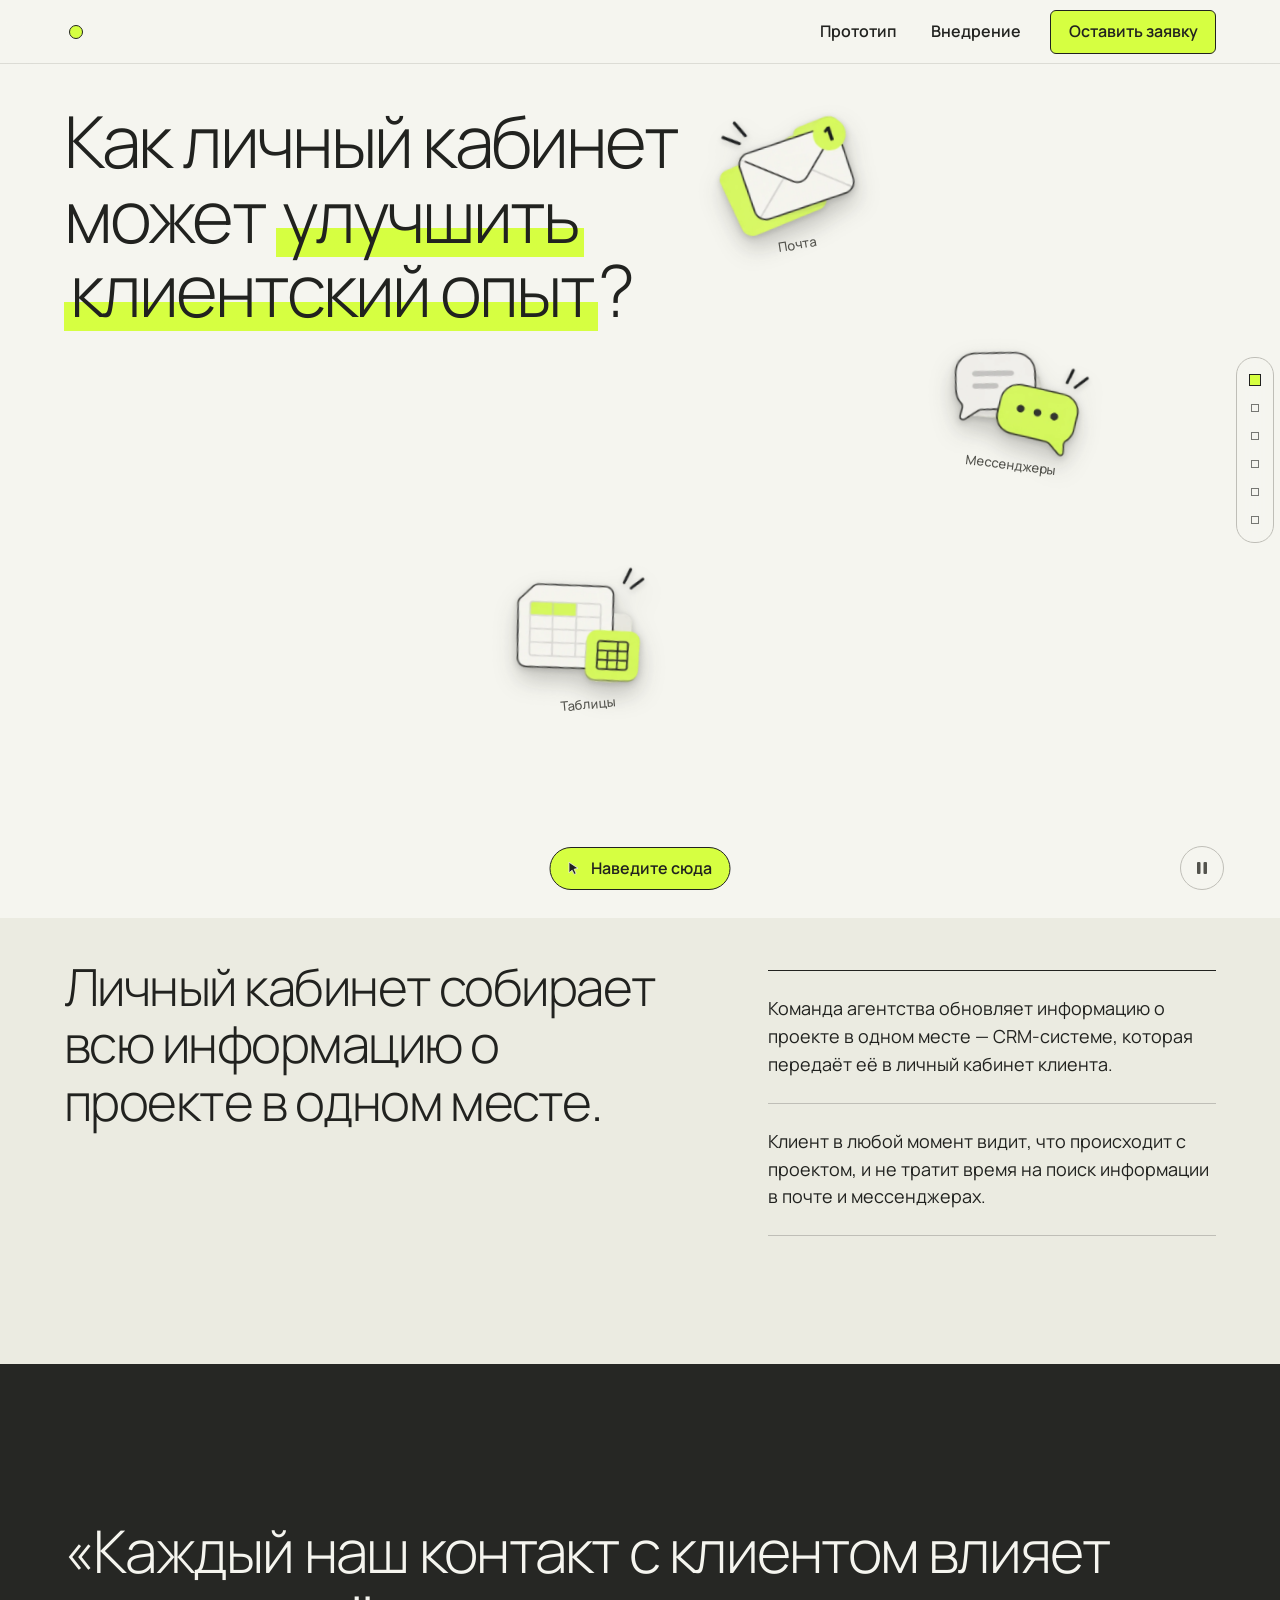
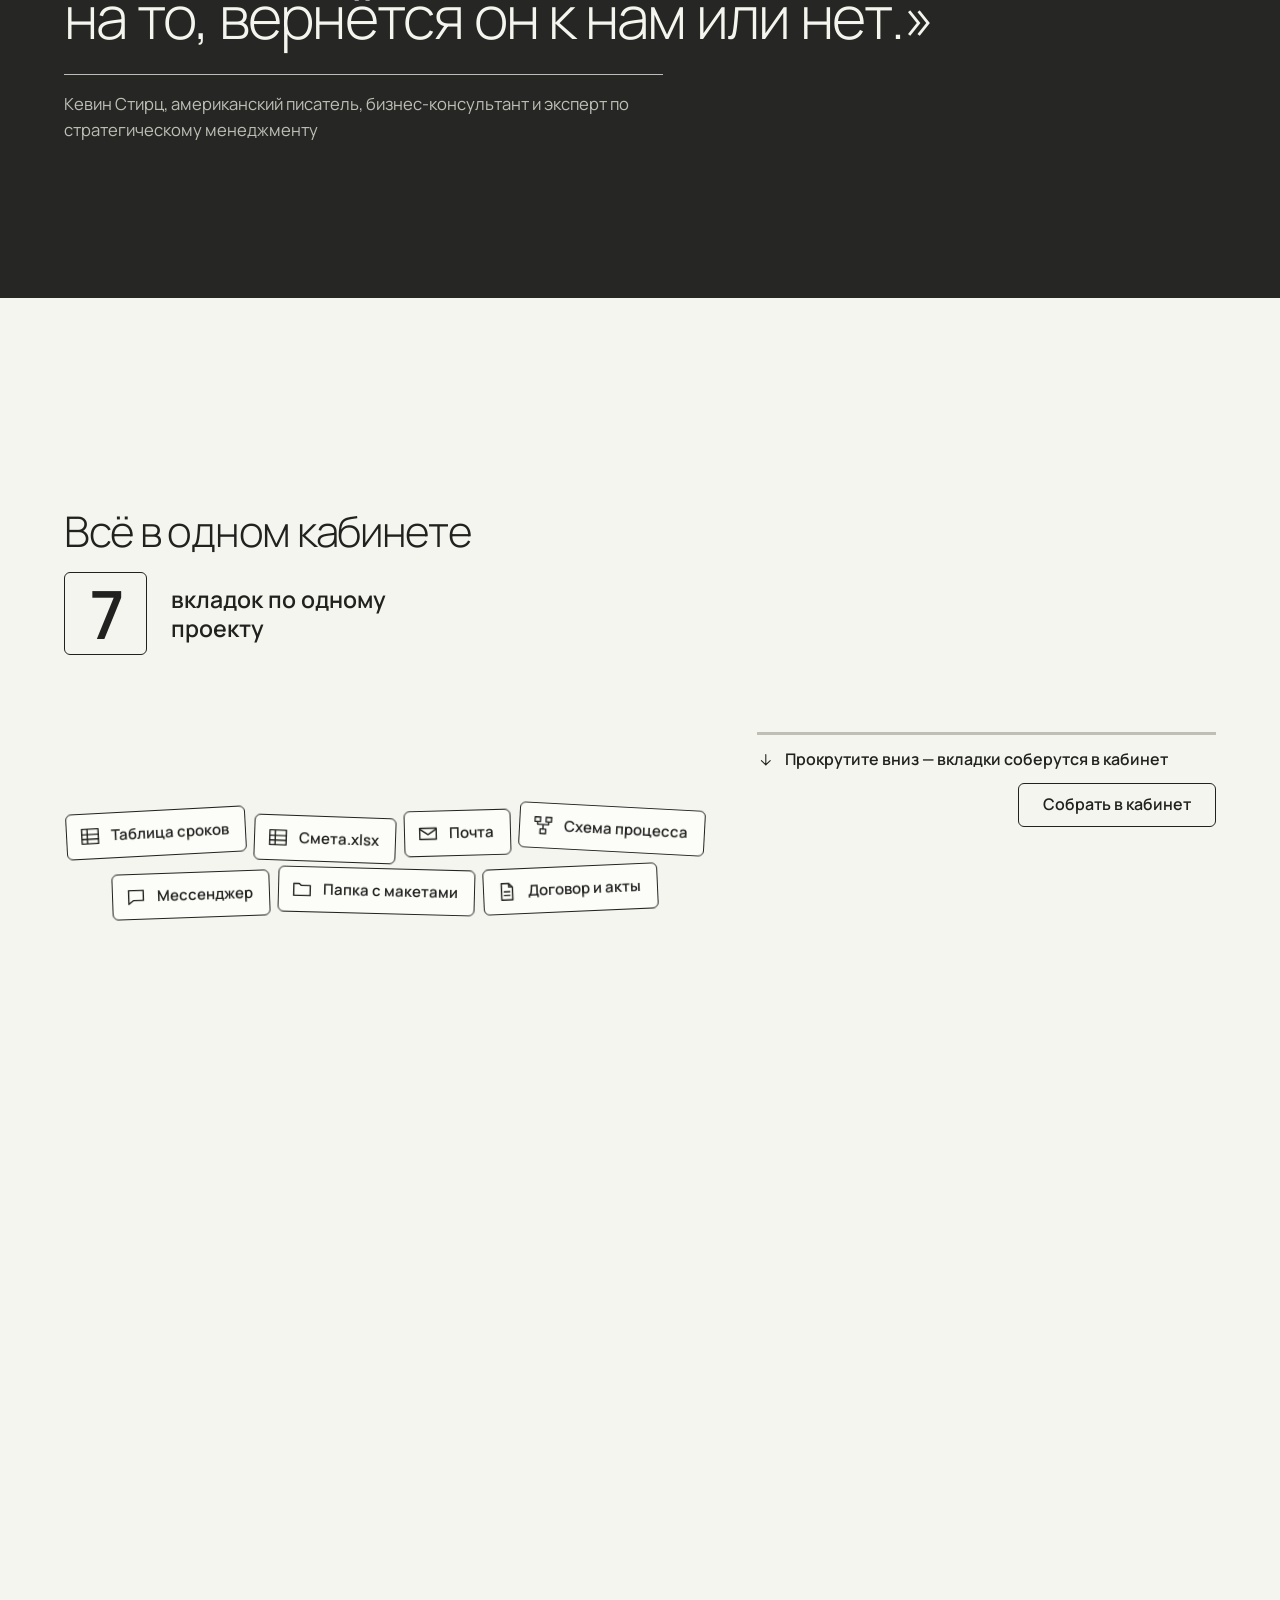
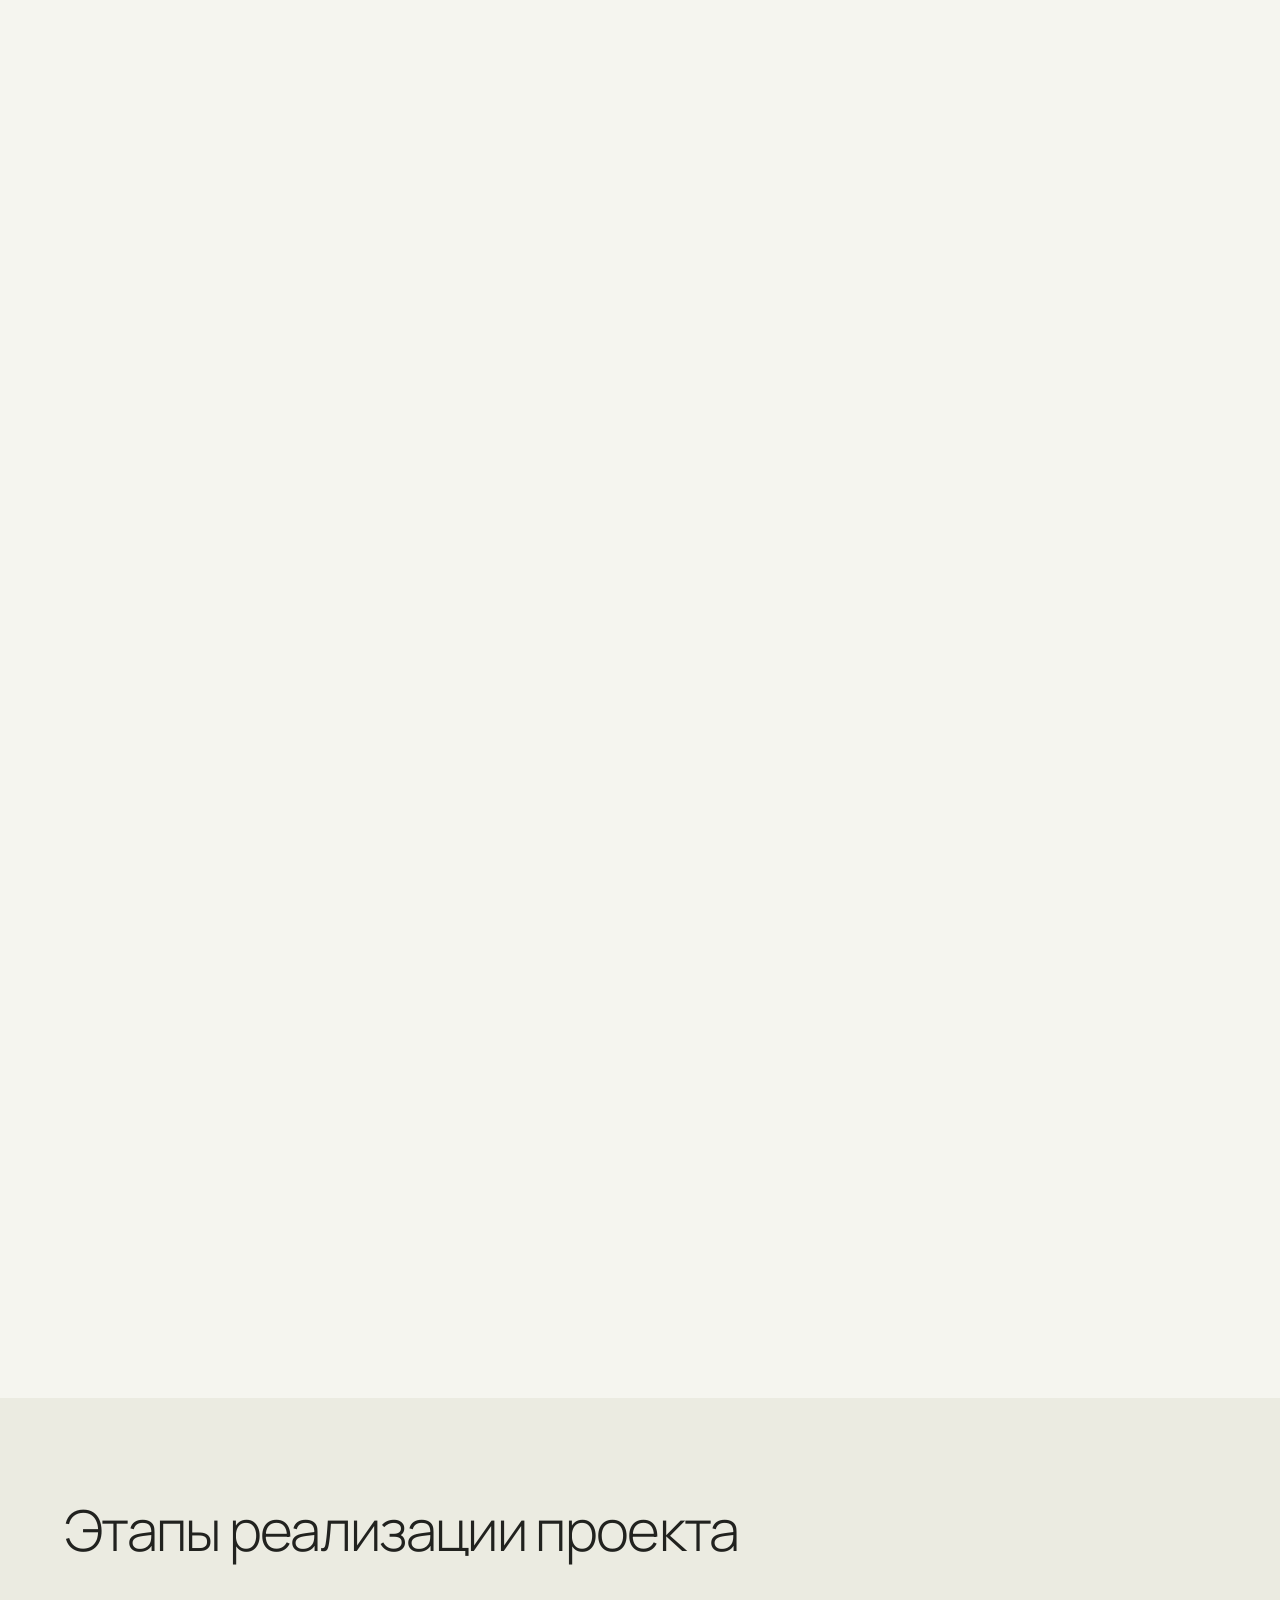
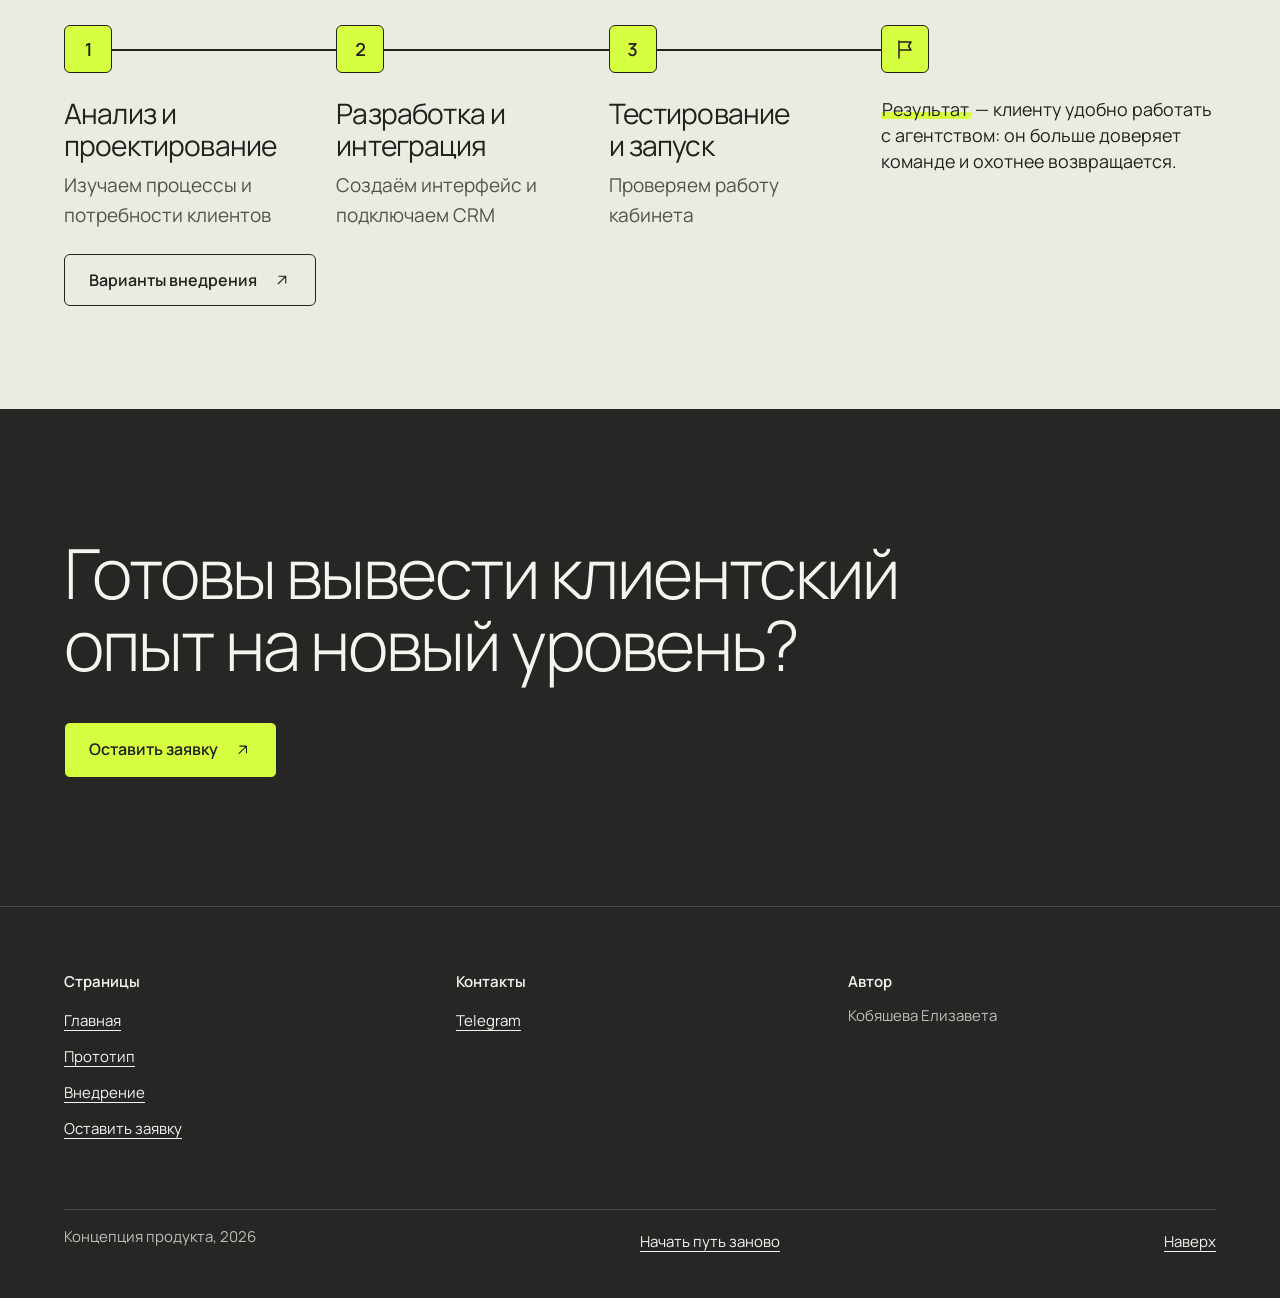
==== commit 78dda3d8: "Многостраничный сайт: главная, прототип, внедрение, заявка, 404 Главная стала лонгридом с новым перв" ====
--- a/index.html
+++ b/index.html
@@ -10,7 +10,7 @@
   <meta property="og:type" content="website">
   <meta property="og:locale" content="ru_RU">
   <meta property="og:title" content="Личный кабинет для улучшения клиентского опыта">
-  <meta property="og:description" content="Концепция единого личного кабинета для клиентов рекламного агентства.">
+  <meta property="og:description" content="Концепция единого личного кабинета для клиентов рекламного агентства: меньше времени на поиск информации и быстрее решения.">
   <link rel="icon" href="favicon.svg" type="image/svg+xml">
   <link rel="preload" href="assets/fonts/manrope-cyrillic.woff2" as="font" type="font/woff2" crossorigin>
   <link rel="stylesheet" href="assets/css/tokens.css">
@@ -19,31 +19,42 @@
   <link rel="stylesheet" href="assets/css/hero.css">
   <link rel="stylesheet" href="assets/css/sections.css">
   <link rel="stylesheet" href="assets/css/cabinet.css">
+  <link rel="stylesheet" href="assets/css/pages.css">
   <script>document.documentElement.classList.add('js')</script>
 </head>
-<body>
+<body data-page="index">
 <a class="skip-link" href="#idea">К содержанию</a>
 
 <header class="site-header">
   <div class="container">
-    <a class="brand" href="#top" aria-label="В начало страницы"></a>
-    <nav class="nav" aria-label="Навигация по странице">
-      <a href="#idea">Идея</a>
-      <a href="#cabinet">Посмотреть прототип</a>
-      <a href="#approach">Этапы проекта</a>
-      <a href="#pilot">Обсудить пилот</a>
+    <a class="brand" href="index.html" aria-label="На главную"></a>
+    <nav class="nav" aria-label="Основная навигация">
+      <div class="nav__item has-sub">
+        <a href="prototype.html"><span>Прототип</span></a>
+        <ul class="subnav">
+          <li><a href="prototype.html#proto">Посмотреть прототип</a></li>
+          <li><a href="prototype.html#advantages">Оценить преимущества</a></li>
+        </ul>
+      </div>
+      <div class="nav__item has-sub">
+        <a href="rollout.html?from=home"><span>Внедрение</span></a>
+        <ul class="subnav">
+          <li><a href="rollout.html#approach">Этапы реализации</a></li>
+          <li><a href="rollout.html?from=home#variants">Варианты внедрения</a></li>
+        </ul>
+      </div>
+      <a class="nav__cta" href="apply.html"><span>Оставить заявку</span></a>
     </nav>
   </div>
 </header>
 
-<nav class="side-nav" aria-label="Прогресс по разделам">
-  <a href="#top" aria-label="Первый экран" title="Первый экран"></a>
-  <a href="#idea" aria-label="Идея" title="Идея"></a>
-  <a href="#two-sides" aria-label="Две стороны" title="Две стороны"></a>
-  <a href="#quote" aria-label="Принцип" title="Принцип"></a>
-  <a href="#cabinet" aria-label="Один кабинет" title="Один кабинет"></a>
-  <a href="#approach" aria-label="Этапы проекта" title="Этапы проекта"></a>
-  <a href="#pilot" aria-label="Пилот" title="Пилот"></a>
+<nav class="side-nav" aria-label="Разделы страницы">
+  <a href="#top"><span class="sn-label"><span>Первый экран</span></span></a>
+  <a href="#idea"><span class="sn-label"><span>Идея</span></span></a>
+  <a href="#quote"><span class="sn-label"><span>Принцип</span></span></a>
+  <a href="#cabinet"><span class="sn-label"><span>Один кабинет</span></span></a>
+  <a href="#approach"><span class="sn-label"><span>Этапы проекта</span></span></a>
+  <a href="#pilot"><span class="sn-label"><span>Оставить заявку</span></span></a>
 </nav>
 
 <svg width="0" height="0" style="position:absolute" aria-hidden="true" focusable="false">
@@ -57,35 +68,33 @@
   <symbol id="i-out" viewBox="0 0 24 24"><path d="M7 17L17 7M8 7h9v9"/></symbol>
 </svg>
 
+<main id="main">
 <section class="hero" id="top">
   <div class="container hero__grid">
     <h1 class="hero__title"><span class="hw" style="--i:0">Как</span> <span class="hw" style="--i:1">личный</span> <span class="hw" style="--i:2">кабинет</span> <span class="hw" style="--i:3">может</span> <span class="mark"><span class="hw" style="--i:4">улучшить</span> <span class="hw" style="--i:5">клиентский</span> <span class="hw" style="--i:6">опыт</span></span>?</h1>
-    <p class="hero__lead">Разрабатываю концепцию единого личного кабинета для клиентов рекламного агентства, чтобы меньше времени уходило на поиск информации и быстрее принимались решения.</p>
-    <p class="hero__badge"><svg aria-hidden="true"><use href="#i-doc"/></svg>Личный кабинет</p>
-    <ul class="hero__things" aria-hidden="true">
-      <li class="thing t1"><img src="assets/img/mail.png" alt="" width="360" height="318"><span>Почта</span></li>
-      <li class="thing t2"><img src="assets/img/chat.png" alt="" width="360" height="269"><span>Мессенджеры</span></li>
-      <li class="thing t3"><img src="assets/img/table.png" alt="" width="360" height="318"><span>Таблицы</span></li>
-    </ul>
+    <div class="hero__scene">
+    <div class="hero__stage" id="stage" role="button" tabindex="0" aria-label="Почта, мессенджеры и таблицы: наведите, чтобы их стало больше и они собрались в личный кабинет" aria-describedby="heroLive">
+      <ul class="hero__things" aria-hidden="true">
+        <li class="thing t1"><img src="assets/img/mail.png" alt="" width="360" height="318"><span>Почта</span></li>
+        <li class="thing t2"><img src="assets/img/chat.png" alt="" width="360" height="269"><span>Мессенджеры</span></li>
+        <li class="thing t3"><img src="assets/img/table.png" alt="" width="360" height="318"><span>Таблицы</span></li>
+      </ul>
+      <p class="hero__hint" aria-hidden="true"><svg viewBox="0 0 24 24" aria-hidden="true"><path d="M6 3l12 8-5.2 1.3L15.5 18l-2.6 1.2-2.7-5.6L6 17z"/></svg><span class="hint-hover">Наведите сюда</span><span class="hint-tap">Нажмите сюда</span></p>
+    </div>
+    <div class="hero__plate"><a href="#idea" aria-label="Личный кабинет: перейти к следующему блоку"><svg class="doc" aria-hidden="true"><use href="#i-doc"/></svg>Личный кабинет <svg class="icon arrow" aria-hidden="true"><use href="#i-down"/></svg></a></div>
+    </div>
+    <button class="hero__pause" type="button" aria-pressed="false" aria-label="Остановить анимацию"><svg class="i-pause" viewBox="0 0 16 16" aria-hidden="true"><rect x="3" y="2" width="3.5" height="12" rx="1"/><rect x="9.5" y="2" width="3.5" height="12" rx="1"/></svg><svg class="i-play" viewBox="0 0 16 16" aria-hidden="true"><path d="M4 2.5v11l9-5.5z"/></svg></button>
+    <p class="sr-only" id="heroLive" aria-live="polite"></p>
   </div>
 </section>
 
-<main>
-  <section class="section idea tone-stone" id="idea">
+<section class="section idea tone-stone" id="idea">
     <div class="container idea__grid">
       <h2 class="idea__lead split">Личный кабинет собирает всю информацию о проекте в одном месте.</h2>
       <ul class="idea__points">
         <li class="rv" style="--d:.15s">Команда агентства обновляет информацию о проекте в одном месте — CRM-системе, которая передаёт её в личный кабинет клиента.</li>
         <li class="rv" style="--d:.3s">Клиент в любой момент видит, что происходит с проектом, и не тратит время на поиск информации в почте и мессенджерах.</li>
       </ul>
-    </div>
-  </section>
-
-  <section class="band count" id="two-sides">
-    <div class="container">
-      <h2 aria-label="от 5 человек">от <span class="num" id="cnt" aria-hidden="true">5</span> человек</h2>
-      <span class="count__gloss">со стороны клиента участвуют в одном рекламном проекте</span>
-      <p class="count__note">Личный кабинет помогает <span class="mark">всем</span> участникам процесса быть в курсе проекта. <span class="mark">Меньше повторных вопросов — быстрее принимаются решения.</span></p>
     </div>
   </section>
 
@@ -135,14 +144,12 @@
           <span class="k-hint"><svg class="icon" aria-hidden="true"><use href="#i-down"/></svg><span id="ht" aria-live="polite">Прокрутите вниз — вкладки соберутся в кабинет</span></span>
         </div>
         <div class="k-after" id="after">
-          <h3 class="k-lh"><span class="mark">3 плюса</span> личного кабинета для клиента</h3>
           <ul class="k-lst" id="lst">
-            <li><button class="k-item" type="button" data-t="Клиент всегда может посмотреть, на каком этапе находится проект."><b class="k-cn">1</b><span class="k-body"><span class="k-t"><span class="k-lg">Отслеживание сроков</span><span class="k-sh">Сроки</span></span><span class="k-p">Клиент всегда может посмотреть, на каком этапе находится проект.</span></span></button></li>
-            <li><button class="k-item" type="button" data-t="Все материалы по проектам находятся в одном месте, и нужный файл легко найти."><b class="k-cn">2</b><span class="k-body"><span class="k-t"><span class="k-lg">Хранение материалов проекта</span><span class="k-sh">Материалы</span></span><span class="k-p">Все материалы по проектам находятся в одном месте, и нужный файл легко найти.</span></span></button></li>
-            <li><button class="k-item" type="button" data-t="Материалы проекта можно утверждать поэтапно, не выходя из одного пространства."><b class="k-cn">3</b><span class="k-body"><span class="k-t"><span class="k-lg">Утверждение</span><span class="k-sh">Утверждение</span></span><span class="k-p">Материалы проекта можно утверждать поэтапно, не выходя из одного пространства.</span></span></button></li>
+            <li><button class="k-item" type="button"><b class="k-cn">1</b><span class="k-body"><span class="k-t"><span class="k-lg">Отслеживание сроков</span><span class="k-sh">Сроки</span></span></span></button></li>
+            <li><button class="k-item" type="button"><b class="k-cn">2</b><span class="k-body"><span class="k-t"><span class="k-lg">Хранение материалов проекта</span><span class="k-sh">Материалы</span></span></span></button></li>
+            <li><button class="k-item" type="button"><b class="k-cn">3</b><span class="k-body"><span class="k-t"><span class="k-lg">Утверждение</span><span class="k-sh">Утверждение</span></span></span></button></li>
           </ul>
-          <p class="k-desc" id="desc" aria-live="polite"></p>
-          <a class="btn btn--line k-proto" href="#pilot">Посмотреть прототип личного кабинета <svg class="icon" aria-hidden="true"><use href="#i-out"/></svg></a>
+          <a class="btn btn--line k-proto" href="prototype.html">Посмотреть прототип личного кабинета <svg class="icon" aria-hidden="true"><use href="#i-out"/></svg></a>
         </div>
       </div>
 
@@ -152,32 +159,61 @@
   <section class="band tone-stone" id="approach">
     <div class="container">
       <h2>Этапы реализации проекта</h2>
-      <ol class="steps">
-        <li><h3>Анализ и проектирование</h3><p>Изучаем бизнес-процессы, потребности клиентов и определяем функции кабинета.</p></li>
-        <li><h3>Разработка и интеграция</h3><p>Создаём понятный интерфейс, настраиваем личные кабинеты, подключаем CRM.</p></li>
-        <li><h3>Тестирование и запуск</h3><p>Проверяем работу и вводим кабинет в эксплуатацию.</p></li>
+      <ol class="road" id="road">
+        <li class="road__step"><h3>Анализ и проектирование</h3><p>Изучаем процессы и потребности клиентов</p></li>
+        <li class="road__step"><h3>Разработка и интеграция</h3><p>Создаём интерфейс и подключаем CRM</p></li>
+        <li class="road__step"><h3>Тестирование и запуск</h3><p>Проверяем работу кабинета</p></li>
+        <li class="road__goal"><svg class="road__flag" viewBox="0 0 24 24" aria-hidden="true"><path d="M6 21V4M6 5h12l-2.5 4L18 13H6"/></svg><p><span class="mark">Результат</span> — клиенту удобно работать с агентством: он больше доверяет команде и охотнее возвращается.</p></li>
       </ol>
-      <p class="result"><span class="mark">Результат</span> — теперь клиенту удобно работать с агентством: он больше доверяет команде, охотнее возвращается с новыми задачами и рекомендует её другим.</p>
+      <p class="more-row"><a class="more" href="rollout.html?from=home"><span>Варианты внедрения</span><svg class="icon" aria-hidden="true"><use href="#i-out"/></svg></a></p>
     </div>
   </section>
 
   <section class="section cta on-night" id="pilot">
     <div class="container">
       <h2>Готовы вывести клиентский опыт на новый уровень?</h2>
-      <p>Давайте начнём с анализа одного проекта вашего агентства — определим, как единый личный кабинет сделает работу эффективнее.</p>
-      <a class="btn" href="https://t.me/lizakobyasheva" target="_blank" rel="noopener noreferrer">Обсудить пилот <svg class="icon" aria-hidden="true"><use href="#i-out"/></svg></a>
+      <a class="btn" href="apply.html">Оставить заявку <svg class="icon" aria-hidden="true"><use href="#i-out"/></svg></a>
     </div>
   </section>
 </main>
 
-<footer class="site-footer">
-  <div class="container"><span>Автор: Кобяшева Елизавета</span><span>Концепция продукта, 2026</span></div>
+<footer class="site-footer on-night">
+  <div class="container">
+    <div class="foot__grid">
+      <nav class="foot__col foot__sections" aria-label="Страницы сайта">
+        <p class="foot__h">Страницы</p>
+        <ul>
+          <li><a href="index.html">Главная</a></li>
+          <li><a href="prototype.html">Прототип</a></li>
+          <li><a href="rollout.html?from=home">Внедрение</a></li>
+          <li><a href="apply.html">Оставить заявку</a></li>
+        </ul>
+      </nav>
+      <div class="foot__col foot__contacts">
+        <p class="foot__h">Контакты</p>
+        <ul>
+          <li><a href="https://t.me/lizakobyasheva" target="_blank" rel="noopener noreferrer">Telegram</a></li>
+        </ul>
+      </div>
+      <div class="foot__col foot__author">
+        <p class="foot__h">Автор</p>
+        <p>Кобяшева Елизавета</p>
+      </div>
+    </div>
+    <div class="foot__bottom">
+      <span>Концепция продукта, 2026</span>
+      <button class="foot__reset" type="button" data-reset>Начать путь заново</button>
+      <a href="#top">Наверх</a>
+    </div>
+  </div>
 </footer>
 
+<script src="assets/js/memory.js" defer></script>
 <script src="assets/js/hero.js" defer></script>
 <script src="assets/js/reveal.js" defer></script>
-<script src="assets/js/counter.js" defer></script>
+<script src="assets/js/spy.js" defer></script>
+<script src="assets/js/road.js" defer></script>
+<script src="assets/js/cabinet.js" defer></script>
 <script src="assets/js/nav.js" defer></script>
-<script src="assets/js/cabinet.js" defer></script>
 </body>
 </html>
--- a/assets/css/header.css
+++ b/assets/css/header.css
@@ -1,39 +1,31 @@
-/* Прозрачная верхняя панель с «пилюлями» и боковой индикатор разделов. */
+/* Верхняя полоса и боковой индикатор разделов с названиями при наведении. */
 
+/* одна сплошная полупрозрачная полоса на всю ширину */
 .site-header {
   position: fixed;
   inset: 0 0 auto;
   z-index: 300;
   height: var(--header-total);
   padding-top: env(safe-area-inset-top, 0px);
-  background: transparent;
-  pointer-events: none;
+  background: color-mix(in srgb, var(--paper) 80%, transparent);
+  border-bottom: 1px solid color-mix(in srgb, var(--ink) 12%, transparent);
+  -webkit-backdrop-filter: blur(14px);
+  backdrop-filter: blur(14px);
 }
 .site-header .container {
   display: flex;
   align-items: center;
-  gap: var(--space-sm);
+  gap: var(--space-md);
   height: var(--header-h);
-}
-
-/* общий вид «пилюль»: полупрозрачная бумага с размытием, читается на любом фоне */
-.brand,
-.nav a {
-  pointer-events: auto;
-  border-radius: 999px;
-  background: color-mix(in srgb, var(--paper) 68%, transparent);
-  border: 1px solid color-mix(in srgb, var(--ink) 16%, transparent);
-  -webkit-backdrop-filter: blur(12px);
-  backdrop-filter: blur(12px);
-  transition: background-color var(--dur-short) var(--ease), color var(--dur-short) var(--ease), border-color var(--dur-short) var(--ease);
 }
 
 .brand {
   display: grid;
   place-items: center;
-  width: 40px;
-  height: 40px;
+  width: 44px;
+  height: 44px;
   flex: none;
+  margin-left: -10px;
 }
 .brand::before {
   content: "";
@@ -42,13 +34,14 @@
   border-radius: 50%;
   background: var(--lime);
   border: 1px solid var(--on-lime);
+  transition: transform var(--dur-short) var(--ease);
 }
+.brand:hover::before { transform: scale(1.25); }
 
 .nav {
   display: flex;
   gap: var(--space-xs);
-  margin: 0 auto;
-  padding: 2px;
+  margin-left: auto;
   overflow-x: auto;
   scrollbar-width: none;
   white-space: nowrap;
@@ -59,20 +52,25 @@
 .nav a {
   display: flex;
   align-items: center;
-  height: 40px;
-  padding: 0 18px;
-  color: var(--ink);
+  min-height: 44px;
+  padding: 0 var(--space-sm);
   text-decoration: none;
 }
-.nav a:hover,
-.nav a.on,
-.brand:hover {
-  background: var(--lime);
-  color: var(--on-lime);
-  border-color: var(--on-lime);
+.nav a span {
+  background: linear-gradient(transparent 62%, transparent 62% 92%, transparent 92%);
+  padding-inline: 0.08em;
+  transition: background-color var(--dur-short) var(--ease);
+}
+.nav a:hover span { text-decoration: underline; text-decoration-thickness: 2px; text-underline-offset: 0.3em; }
+.nav a.on span {
+  background: linear-gradient(transparent 62%, var(--lime) 62% 92%, transparent 92%);
+  color: var(--ink);
+}
+@media (prefers-color-scheme: dark) {
+  .nav a.on span { background: var(--lime); color: var(--on-lime); }
 }
 
-/* боковой индикатор */
+/* боковой индикатор: точки, а при наведении или фокусе раскрываются названия разделов */
 .side-nav {
   position: fixed;
   z-index: 200;
@@ -81,44 +79,79 @@
   transform: translateY(-50%);
   display: flex;
   flex-direction: column;
+  align-items: flex-end;
   padding: var(--space-xs) var(--space-2xs);
   background: color-mix(in srgb, var(--paper) 88%, transparent);
   border: 1px solid var(--rule);
-  border-radius: 999px;
+  border-radius: 18px;
   -webkit-backdrop-filter: blur(8px);
   backdrop-filter: blur(8px);
 }
 .side-nav a {
-  display: grid;
-  place-items: center;
-  width: 28px;
+  display: flex;
+  align-items: center;
+  justify-content: flex-end;
   height: 28px;
   color: var(--ink);
+  text-decoration: none;
+  font-size: 14px;
+  font-weight: 600;
+}
+.sn-label {
+  max-width: 0;
+  overflow: hidden;
+  opacity: 0;
+  white-space: nowrap;
+  padding-inline: 0 0;
+  transition: max-width var(--dur-long) var(--ease), opacity var(--dur-short) var(--ease), padding var(--dur-long) var(--ease);
+}
+.side-nav:hover .sn-label,
+.side-nav:focus-within .sn-label {
+  max-width: 210px;
+  opacity: 1;
+  padding-inline: var(--space-sm) var(--space-xs);
+}
+.side-nav a.on .sn-label span {
+  background: linear-gradient(transparent 62%, var(--lime) 62% 92%, transparent 92%);
+  color: var(--ink);
+}
+@media (prefers-color-scheme: dark) {
+  .side-nav a.on .sn-label span { background: var(--lime); color: var(--on-lime); }
 }
 .side-nav a::after {
   content: "";
+  flex: none;
   width: 8px;
   height: 8px;
+  margin: 0 10px;
   border: 1px solid currentColor;
   opacity: 0.6;
-  transition: width var(--dur-short) var(--ease), height var(--dur-short) var(--ease), opacity var(--dur-short) var(--ease);
+  transition: width var(--dur-short) var(--ease), height var(--dur-short) var(--ease), margin var(--dur-short) var(--ease), opacity var(--dur-short) var(--ease);
 }
 .side-nav a:hover::after,
 .side-nav a:focus-visible::after { opacity: 1; }
 .side-nav a.on::after {
   width: 12px;
   height: 12px;
+  margin: 0 8px;
   opacity: 1;
   background: var(--lime);
   border-color: var(--on-lime);
 }
 
-@media (max-width: 959px) {
-  .nav { margin: 0 0 0 auto; }
+@media (max-width: 700px) {
+  .brand { width: 40px; height: 40px; margin-left: -8px; }
+  .nav { font-size: 14px; gap: var(--space-2xs); }
+  .nav a { padding: 0 var(--space-xs); }
+  .side-nav { right: 0; padding-inline: 0; }
+  .side-nav a::after { margin: 0 7px; }
+  .side-nav a.on::after { margin: 0 5px; }
 }
+/* телефон: меню листается вбок, у правого края лёгкое затухание подсказывает, что там есть ещё */
 @media (max-width: 700px) {
-  .nav { font-size: 14px; gap: var(--space-2xs); }
-  .nav a { padding: 0 var(--space-md); }
-  .side-nav { right: 0; padding-inline: 1px; }
-  .side-nav a { width: 22px; height: 24px; }
+  .nav {
+    -webkit-mask-image: linear-gradient(to right, transparent, #000 18px, #000 calc(100% - 28px), transparent);
+    mask-image: linear-gradient(to right, transparent, #000 18px, #000 calc(100% - 28px), transparent);
+    padding-right: 20px;
+  }
 }
--- a/assets/css/hero.css
+++ b/assets/css/hero.css
@@ -1,6 +1,6 @@
-/* Первый экран: заголовок и текст стоят слева сверху (зона чтения буквой F). Почта, мессенджеры и таблицы
-   лежат небрежно, затем схлопываются в плашку «Личный кабинет». Анимация запускается скриптом (hero.js).
-   Без скрипта и при «меньше движения» сразу виден итог: заголовок, текст и плашка. */
+/* Первый экран. Почта, мессенджеры и таблицы лежат россыпью; пока на них наведён курсор, их становится больше,
+   и в конце всё схлопывается в плашку «Личный кабинет». Анимацию ведёт hero.js.
+   Без скрипта видны заголовок и три картинки; при «меньше движения» плашка появляется сразу. */
 
 .hero {
   position: relative;
@@ -17,6 +17,8 @@
   column-gap: var(--space-lg);
   row-gap: var(--space-lg);
   align-content: start;
+  /* высота нужна, чтобы иконкам хватало места справа от заголовка */
+  min-height: clamp(360px, 54vh, 560px);
 }
 .hero__title {
   grid-column: 1 / 8;
@@ -24,26 +26,6 @@
   line-height: 1.04;
   letter-spacing: -0.04em;
 }
-.hero__lead {
-  grid-column: 1 / 7;
-  max-width: 28em;
-  font-size: clamp(17px, 1.3vw, 20px);
-}
-.hero__badge {
-  grid-column: 1 / 7;
-  justify-self: start;
-  display: inline-flex;
-  align-items: center;
-  gap: 10px;
-  margin-top: var(--space-sm);
-  padding: 14px 22px 14px 16px;
-  background: var(--lime);
-  border: 1px solid var(--on-lime);
-  border-radius: var(--radius);
-  color: var(--on-lime);
-  font: 600 18px / 1.2 var(--font);
-}
-.hero__badge svg { width: 20px; height: 20px; fill: none; stroke: currentColor; stroke-width: 1.5; stroke-linecap: round; stroke-linejoin: round; }
 .hw { display: inline-block; }
 
 /* маркер рисуется градиентом, чтобы вести его слева направо */
@@ -54,21 +36,46 @@
   .hero .mark { background-image: linear-gradient(var(--lime), var(--lime)); }
 }
 
-/* «вещи»: почта, мессенджеры, таблицы */
-.hero__things { position: absolute; inset: 0; list-style: none; pointer-events: none; }
+@keyframes h-rise { from { opacity: 0; transform: translateY(0.4em); } to { opacity: 1; transform: none; } }
+@keyframes h-fade { from { opacity: 0; } to { opacity: 1; } }
+@keyframes h-draw { from { background-size: 0% 100%; } to { background-size: 100% 100%; } }
+@keyframes h-bob { from { transform: translateY(0); } to { transform: translateY(-7px); } }
+@keyframes h-nudge { 0%, 100% { transform: translate(0, 0); } 50% { transform: translate(4px, -4px); } }
+
+.hero.play .hw { animation: h-rise 0.7s var(--ease) both; animation-delay: calc(0.1s + var(--i) * 50ms); }
+.hero.play .mark { background-size: 0% 100%; animation: h-draw 0.9s var(--ease) 1s forwards; }
+
+/* Сцена справа. Пока на неё наведён курсор, почты, сообщений и таблиц становится всё больше (hero.js включает
+   их по одной), а в конце всё схлопывается в плашку «Личный кабинет». */
+.hero__scene { position: absolute; left: 52%; right: 0; top: 0; bottom: 0; }
+.hero__stage {
+  position: absolute;
+  inset: 0;
+  border-radius: var(--radius);
+  cursor: pointer;
+  touch-action: manipulation;
+  -webkit-tap-highlight-color: transparent;
+}
+.hero__stage:focus-visible { outline: 3px solid var(--ink); outline-offset: 4px; }
+.hero__things { position: absolute; inset: 0; margin: 0; padding: 0; list-style: none; }
 .thing {
-  position: absolute;
-  width: clamp(116px, 13vw, 192px);
-  opacity: 0;
-}
+  --w: clamp(100px, 10.5vw, 150px);
+  position: absolute;
+  left: var(--x);
+  top: var(--y);
+  width: calc(var(--w) * var(--s, 1));
+  rotate: var(--r);
+  transition: translate 0.55s cubic-bezier(0.6, 0, 0.9, 0.4), scale 0.55s cubic-bezier(0.6, 0, 0.9, 0.4), opacity 0.45s ease-in;
+}
+.hero.play .thing:not(.extra) { animation: h-fade 0.7s var(--ease) 1.1s backwards; }
 .thing img {
   display: block;
   width: 100%;
   height: auto;
-  filter: drop-shadow(0 14px 14px oklch(25% 0.006 120 / 0.2)) drop-shadow(0 2px 3px oklch(25% 0.006 120 / 0.22));
+  filter: drop-shadow(0 12px 12px oklch(25% 0.006 120 / 0.2)) drop-shadow(0 2px 3px oklch(25% 0.006 120 / 0.22));
 }
 @media (prefers-color-scheme: dark) {
-  .thing img { filter: drop-shadow(0 14px 14px oklch(0% 0 0 / 0.5)) drop-shadow(0 2px 3px oklch(0% 0 0 / 0.5)); }
+  .thing img { filter: drop-shadow(0 12px 12px oklch(0% 0 0 / 0.5)) drop-shadow(0 2px 3px oklch(0% 0 0 / 0.5)); }
 }
 .thing span {
   display: block;
@@ -77,39 +84,155 @@
   font: 500 13px / 1.2 var(--font);
   color: var(--muted);
 }
-
-/* слева текст и плашка, справа разбросаны вещи */
-.t1 { left: 61%; top: 1%; rotate: -9deg; }
-.t2 { left: 80%; top: 25%; rotate: 7deg; }
-.t3 { left: 58%; top: 48%; rotate: -5deg; }
-
-@keyframes h-rise { from { opacity: 0; transform: translateY(0.4em); } to { opacity: 1; transform: none; } }
-@keyframes h-fade { from { opacity: 0; } to { opacity: 1; } }
-@keyframes h-draw { from { background-size: 0% 100%; } to { background-size: 100% 100%; } }
-@keyframes th-in { from { opacity: 0; transform: translateY(18px) scale(0.92); } to { opacity: 1; transform: none; } }
-@keyframes th-out { from { opacity: 1; transform: none; } to { opacity: 0; transform: translate(var(--dx), var(--dy)) scale(0.28); } }
-@keyframes badge-in { from { opacity: 0; transform: scale(0.7); } to { opacity: 1; transform: none; } }
-
-.hero.play .hw { animation: h-rise 0.7s var(--ease) both; animation-delay: calc(0.1s + var(--i) * 50ms); }
-.hero.play .mark { background-size: 0% 100%; animation: h-draw 0.9s var(--ease) 1s forwards; }
-.hero.play .hero__lead { animation: h-fade 0.8s ease 0.6s both; }
-.hero.play .thing { animation: th-in 0.7s var(--ease) both, th-out 0.8s var(--ease) forwards; }
-.hero.play .t1 { animation-delay: 1s, 3.2s; }
-.hero.play .t2 { animation-delay: 1.3s, 3.3s; }
-.hero.play .t3 { animation-delay: 1.6s, 3.4s; }
-.hero.play .hero__badge { animation: badge-in 0.6s var(--ease) 3.8s both; }
+/* первые три видны сразу и слегка дышат */
+.thing:not(.extra) img { animation: h-bob 3.2s ease-in-out infinite alternate; }
+.t2 img { animation-delay: -1.1s; }
+.t3 img { animation-delay: -2.1s; }
+.hero__stage.is-active .thing img { animation: none; }
+.t1 { --x: 14%; --y: 3%;  --r: -9deg; --s: 1.1; }
+.t2 { --x: 60%; --y: 20%; --r: 7deg;  --s: 1.1; }
+.t3 { --x: 8%;  --y: 50%; --r: -5deg; --s: 1.1; }
+
+/* добавочные: появляются с «выскоком», ушёл курсор — исчезают */
+.thing.extra { opacity: 0; scale: 0.4; transition: opacity 0.22s ease-out, scale 0.38s cubic-bezier(0.3, 1.6, 0.5, 1); }
+.thing.extra.on { opacity: 1; scale: 1; }
+
+/* готово: всё летит к центру и исчезает, на месте появляется плашка */
+.hero__stage.is-done .thing,
+.hero__stage.is-done .thing.extra,
+.hero__stage.is-done .thing.extra.on {
+  translate: var(--dx, 0px) var(--dy, 0px);
+  scale: 0.15;
+  opacity: 0;
+  transition: translate 0.55s cubic-bezier(0.6, 0, 0.9, 0.4), scale 0.55s cubic-bezier(0.6, 0, 0.9, 0.4), opacity 0.45s ease-in 0.1s;
+}
+
+.hero__plate {
+  position: absolute;
+  inset: 0;
+  z-index: 2;
+  display: flex;
+  align-items: center;
+  justify-content: center;
+  pointer-events: none;
+  visibility: hidden;
+}
+.hero__plate a {
+  display: inline-flex;
+  align-items: center;
+  gap: var(--space-sm);
+  padding: 22px 30px 22px 22px;
+  background: var(--lime);
+  color: var(--on-lime);
+  border: 1px solid var(--on-lime);
+  border-radius: var(--radius);
+  box-shadow: 0 22px 44px oklch(25% 0.006 120 / 0.22);
+  font: 600 clamp(22px, 2.5vw, 34px) / 1.1 var(--font);
+  letter-spacing: -0.01em;
+  text-decoration: none;
+  opacity: 0;
+  scale: 0.6;
+  transition: opacity 0.2s ease-in, scale 0.2s ease-in, background-color var(--dur-micro) var(--ease), color var(--dur-micro) var(--ease);
+}
+.hero__plate a:hover { background: var(--on-lime); color: var(--lime); }
+.hero__plate .doc {
+  width: 1.5em; height: 1.5em; padding: 0.3em; box-sizing: border-box; flex: none;
+  background: var(--paper); color: var(--ink); border: 1px solid var(--on-lime); border-radius: 6px;
+  fill: none; stroke: currentColor; stroke-width: 1.5; stroke-linecap: round; stroke-linejoin: round;
+}
+.hero__plate .icon { width: 0.7em; height: 0.7em; flex: none; }
+.hero__stage.is-done ~ .hero__plate { visibility: visible; }
+.hero__stage.is-done ~ .hero__plate a { pointer-events: auto; }
+.hero__stage.is-done ~ .hero__plate a { opacity: 1; scale: 1; transition: opacity 0.35s ease-out 0.4s, scale 0.5s cubic-bezier(0.3, 1.6, 0.5, 1) 0.4s, background-color var(--dur-micro) var(--ease), color var(--dur-micro) var(--ease); }
+
+/* подсказка: пока не наведено, зовёт навести (на сенсорных экранах зовёт нажать) */
+.hero__hint {
+  position: absolute;
+  left: 50%;
+  bottom: 3%;
+  z-index: 1;
+  translate: -50% 0;
+  display: inline-flex;
+  align-items: center;
+  gap: 8px;
+  margin: 0;
+  padding: 11px 18px 11px 14px;
+  background: var(--lime);
+  color: var(--on-lime);
+  border: 1px solid var(--on-lime);
+  border-radius: 999px;
+  font: 600 16px / 1.2 var(--font);
+  white-space: nowrap;
+  pointer-events: none;
+  transition: opacity 0.2s ease-out;
+}
+.hero.play .hero__hint { animation: h-fade 0.6s var(--ease) 1.8s backwards; }
+.hero__hint svg { width: 18px; height: 18px; fill: currentColor; stroke: var(--paper); stroke-width: 1; stroke-linejoin: round; animation: h-nudge 1.6s ease-in-out infinite; }
+.hero__stage.is-active .hero__hint { opacity: 0; }
+.hint-tap { display: none; }
+@media (hover: none) { .hint-hover { display: none; } .hint-tap { display: inline; } }
+html:not(.js) .hero__hint { display: none; }
+
+.hero__pause {
+  position: absolute;
+  right: 0;
+  bottom: 0;
+  z-index: 3;
+  display: grid;
+  place-items: center;
+  width: 44px;
+  height: 44px;
+  background: transparent;
+  color: var(--muted);
+  border: 1px solid var(--rule);
+  border-radius: 50%;
+  cursor: pointer;
+  transition: color var(--dur-micro) var(--ease), border-color var(--dur-micro) var(--ease);
+}
+.hero__pause:hover { color: var(--ink); border-color: var(--ink); }
+.hero__pause svg { width: 16px; height: 16px; fill: currentColor; stroke: none; }
+.hero__pause .i-play { display: none; }
+.hero__pause[aria-pressed="true"] .i-play { display: block; }
+.hero__pause[aria-pressed="true"] .i-pause { display: none; }
+@keyframes h-arrow { 0%, 100% { transform: translateY(0); } 50% { transform: translateY(4px); } }
+.hero__plate .arrow { width: 0.95em; height: 0.95em; animation: h-arrow 1.4s ease-in-out infinite; }
+.hero.is-paused .thing img, .hero.is-paused .hero__plate .arrow { animation: none; }
+.sr-only { position: absolute; width: 1px; height: 1px; margin: -1px; padding: 0; overflow: hidden; clip-path: inset(50%); white-space: nowrap; border: 0; }
 
 @media (max-width: 959px) {
   .hero { min-height: calc(100svh - 96px); padding-top: calc(var(--header-total) + var(--space-lg)); }
-  .hero__title, .hero__lead, .hero__badge { grid-column: 1 / -1; }
-  .hero__things { position: static; grid-column: 1 / -1; display: flex; justify-content: space-between; gap: var(--space-md); margin-top: var(--space-md); }
-  .thing { position: static; width: 29%; }
-  .thing.t1 { rotate: -6deg; } .thing.t2 { rotate: 5deg; } .thing.t3 { rotate: -4deg; }
+  .hero__title { grid-column: 1 / -1; }
+  .hero__scene { position: relative; left: auto; right: auto; top: auto; bottom: auto; grid-column: 1 / -1; height: 340px; margin-top: var(--space-xs); }
+  .thing { --w: clamp(84px, 26vw, 140px); }
+  .hero__pause { position: static; grid-column: 1 / -1; justify-self: end; margin-right: 28px; }
 }
 
 @media (prefers-reduced-motion: reduce) {
-  .hero.play .hw, .hero.play .hero__lead, .hero.play .hero__badge { animation: none; }
+  .hero.play .hw, .hero.play .thing:not(.extra), .hero.play .hero__hint { animation: none; }
   .hero.play .mark { animation: none; background-size: 100% 100%; }
-  .hero.play .thing { animation: none; opacity: 0; }
-}
-
+  .thing img, .hero__hint svg, .hero__plate .arrow { animation: none; }
+  .hero__pause { display: none; }
+  .thing, .thing.extra, .hero__plate a { transition: none !important; }
+}
+
+/* Верстка первого экрана на компьютере: заголовок сверху слева, поле с картинками на весь экран,
+   плашка «Личный кабинет» встаёт под заголовком по левому краю контейнера. */
+.hero { min-height: calc(100svh - 160px); }
+.hero__grid { min-height: clamp(380px, 56vh, 560px); }
+@media (max-width: 959px) {
+  .hero { min-height: calc(100svh - 120px); }
+}
+@media (min-width: 960px) {
+  :root { --cl: calc((100vw - min(100vw, var(--container))) / 2 + var(--gutter)); }
+  .hero { min-height: calc(100svh - 40px); }
+  .hero__grid { position: static; min-height: calc(100svh - 150px); align-content: start; }
+  .hero__title { grid-column: 1 / 9; position: relative; z-index: 2; pointer-events: none; font-size: clamp(44px, 5.6vw, 88px); }
+  .hero__scene { position: absolute; inset: 0; z-index: 1; }
+  .thing { --w: clamp(112px, 10vw, 150px); }
+  .t1 { --x: 56%; --y: 12%; }
+  .t2 { --x: 74%; --y: 38%; }
+  .t3 { --x: 40%; --y: 62%; }
+  .hero__plate { padding: 0; align-items: flex-start; justify-content: flex-start; }
+  .hero__plate a { margin: 58svh 0 0 var(--cl); }
+  .hero__pause { right: 56px; bottom: 28px; }
+}
--- a/assets/css/sections.css
+++ b/assets/css/sections.css
@@ -1,5 +1,5 @@
-/* Разделы страницы: идея, счётчик, цитата, этапы, призыв, подвал.
-   Тона фона чередуются: бумага, камень, бумага, графит, бумага, камень, графит. */
+/* Разделы страницы: идея, цитата, этапы, призыв, подвал.
+   Тона фона чередуются: бумага, камень, графит, бумага, камень, графит. */
 
 .tone-stone { background: var(--tone-stone); }
 
@@ -23,43 +23,6 @@
   line-height: 1.55;
 }
 
-/* Счётчик */
-.count h2 {
-  display: flex;
-  align-items: baseline;
-  flex-wrap: wrap;
-  gap: 0.18em;
-  font-size: clamp(40px, 6vw, 88px);
-  line-height: 1.05;
-}
-.num {
-  display: inline-block;
-  min-width: 0.7em;
-  padding: 0 0.08em;
-  background: linear-gradient(transparent 64%, var(--lime) 64% 90%, transparent 90%);
-  color: var(--on-lime);
-  font-size: 1.7em;
-  line-height: 0.9;
-  letter-spacing: -0.06em;
-  text-align: center;
-  font-variant-numeric: tabular-nums;
-}
-@media (prefers-color-scheme: dark) {
-  .num { background: var(--lime); }
-}
-.count__gloss {
-  display: block;
-  max-width: 20em;
-  margin-top: var(--space-md);
-  font: italic 500 clamp(26px, 3vw, 42px) / 1.2 var(--font-gloss);
-}
-.count__note {
-  max-width: 36em;
-  margin-top: var(--space-xl);
-  font-size: clamp(19px, 1.6vw, 24px);
-  line-height: 1.5;
-}
-
 /* Цитата */
 .quote { padding: clamp(96px, 12vw, 176px) 0; }
 .quote blockquote {
@@ -79,42 +42,138 @@
   color: var(--night-muted);
 }
 
-/* Этапы */
-.steps {
+/* Этапы: дорожная карта. Узлы на линии, линия и узлы загораются по очереди, в конце флажок «Результат» */
+.road {
+  --node: 48px;
+  position: relative;
   display: grid;
-  gap: var(--space-xl) var(--space-lg);
+  grid-template-columns: repeat(3, minmax(0, 1fr)) minmax(0, 1.35fr);
+  gap: 0 var(--space-lg);
   margin-top: var(--space-2xl);
-  counter-reset: step;
-}
-.steps li { counter-increment: step; padding-top: var(--space-md); border-top: 1px solid var(--ink); }
-.steps li::before {
-  content: counter(step, decimal-leading-zero);
-  display: block;
-  margin-bottom: var(--space-lg);
-  font-size: clamp(44px, 5vw, 72px);
-  font-weight: 300;
-  line-height: 1;
-  letter-spacing: -0.04em;
+  counter-reset: road;
+}
+.road > li { position: relative; padding-top: calc(var(--node) + var(--space-lg)); }
+/* узел */
+.road__step { counter-increment: road; }
+.road__step::before,
+.road__goal .road__flag {
+  position: absolute;
+  top: 0;
+  left: 0;
+  display: grid;
+  place-items: center;
+  width: var(--node);
+  height: var(--node);
+  box-sizing: border-box;
+  background: var(--paper);
+  border: 1px solid var(--ink);
+  border-radius: var(--radius);
+  color: var(--ink);
+  transition: background-color var(--dur-long) var(--ease), border-color var(--dur-long) var(--ease);
+}
+.road__step::before {
+  content: counter(road);
+  font: 600 18px / 1 var(--font);
   font-variant-numeric: tabular-nums;
 }
-.steps h3 { font-size: clamp(24px, 2.4vw, 34px); font-weight: 400; margin-bottom: var(--space-xs); }
-.steps p { max-width: 24em; color: var(--muted); }
-.result { max-width: 34em; margin-top: var(--space-2xl); font-size: clamp(20px, 1.8vw, 26px); line-height: 1.5; }
-
+.road__goal .road__flag { padding: 11px; fill: none; stroke: currentColor; stroke-width: 1.5; stroke-linecap: round; stroke-linejoin: round; }
+/* линия от узла к следующему */
+.road > li:not(:last-child)::after {
+  content: "";
+  position: absolute;
+  top: calc(var(--node) / 2);
+  left: var(--node);
+  width: calc(100% + var(--space-lg) - var(--node));
+  height: 2px;
+  background: var(--rule);
+}
+.road > li:not(:last-child) .road__line,
+.road > li:not(:last-child)::before { z-index: 1; }
+.road h3 { margin-bottom: var(--space-xs); font-size: clamp(22px, 2.2vw, 30px); font-weight: 400; line-height: 1.15; }
+.road p { max-width: 18em; color: var(--muted); }
+.road__goal p { max-width: 24em; color: var(--ink); font-size: clamp(17px, 1.4vw, 20px); line-height: 1.45; }
+
+/* итоговое состояние (без скрипта и при «меньше движения»): всё горит */
+.road__step::before, .road__goal .road__flag { background: var(--lime); border-color: var(--on-lime); color: var(--on-lime); }
+.road > li:not(:last-child)::after { background: var(--ink); }
+
+/* с JS узлы и линии зажигаются по очереди, когда блок виден */
+.js .road:not(.in) .road__step::before,
+.js .road:not(.in) .road__goal .road__flag { background: var(--paper); border-color: var(--ink); color: var(--ink); }
+.js .road > li:not(:last-child)::after { background: linear-gradient(var(--ink), var(--ink)) no-repeat 0 0 / 0% 100%, var(--rule); transition: background-size 0.7s var(--ease); }
+.js .road.in > li:not(:last-child)::after { background-size: 100% 100%, auto; }
+.js .road.in .road__step:nth-child(1)::before { transition-delay: 0.1s; }
+.js .road.in .road__step:nth-child(1)::after { transition-delay: 0.3s; }
+.js .road.in .road__step:nth-child(2)::before { transition-delay: 1s; }
+.js .road.in .road__step:nth-child(2)::after { transition-delay: 1.2s; }
+.js .road.in .road__step:nth-child(3)::before { transition-delay: 1.9s; }
+.js .road.in .road__step:nth-child(3)::after { transition-delay: 2.1s; }
+.js .road.in .road__goal .road__flag { transition-delay: 2.8s; }
+@media (prefers-reduced-motion: reduce) {
+  .js .road:not(.in) .road__step::before, .js .road:not(.in) .road__goal .road__flag { background: var(--lime); border-color: var(--on-lime); color: var(--on-lime); }
+  .js .road > li:not(:last-child)::after { background: var(--ink); }
+}
+
+@media (max-width: 959px) {
+  /* вертикальная карта: узлы слева, линия вниз */
+  .road { grid-template-columns: 1fr; gap: var(--space-xl) 0; margin-top: var(--space-xl); }
+  .road > li { padding: 0 0 0 calc(var(--node) + var(--space-md)); min-height: var(--node); }
+  .road > li:not(:last-child)::after {
+    top: var(--node);
+    left: calc(var(--node) / 2 - 1px);
+    width: 2px;
+    height: calc(100% + var(--space-xl) - var(--node) + 0px);
+  }
+  .js .road > li:not(:last-child)::after { background: linear-gradient(var(--ink), var(--ink)) no-repeat 0 0 / 100% 0%, var(--rule); transition: background-size 0.7s var(--ease); }
+  .js .road.in > li:not(:last-child)::after { background-size: 100% 100%, auto; }
+  .road h3 { padding-top: 8px; }
+}
 /* Призыв */
 .cta h2 { max-width: 13em; font-size: clamp(34px, 5.4vw, 80px); line-height: 1.05; }
 .cta p { max-width: 34em; margin-top: var(--space-lg); font-size: clamp(18px, 1.5vw, 22px); color: var(--night-muted); }
 .cta .btn { margin-top: var(--space-xl); min-height: 56px; padding-inline: var(--space-lg); }
 
-/* Подвал */
+/* Подвал: колонки с информацией, ниже строка с годом и ссылкой «Наверх» */
 .site-footer {
-  padding: var(--space-lg) 0 var(--space-xl);
+  padding: var(--space-2xl) 0 var(--space-xl);
   background: var(--band-dark);
   border-top: 1px solid color-mix(in srgb, var(--night-ink) 18%, transparent);
+  color: var(--night-muted);
   font-size: 15px;
-  color: var(--night-muted);
-}
-.site-footer .container { display: flex; flex-wrap: wrap; justify-content: space-between; gap: var(--space-xs) var(--space-lg); }
+  line-height: 1.5;
+}
+.foot__grid {
+  display: grid;
+  gap: var(--space-xl) var(--space-lg);
+  grid-template-columns: repeat(auto-fit, minmax(190px, 1fr));
+}
+.foot__h { margin-bottom: var(--space-sm); color: var(--night-ink); font-weight: 600; }
+.foot__col ul { display: grid; gap: var(--space-2xs); }
+.site-footer a { color: var(--night-ink); text-underline-offset: 0.25em; }
+.site-footer a:hover { text-decoration-thickness: 2px; }
+.foot__col a, .foot__bottom a { display: inline-flex; min-height: 32px; align-items: center; }
+.foot__bottom {
+  display: flex;
+  flex-wrap: wrap;
+  justify-content: space-between;
+  gap: var(--space-xs) var(--space-lg);
+  margin-top: var(--space-2xl);
+  padding-top: var(--space-md);
+  border-top: 1px solid color-mix(in srgb, var(--night-ink) 18%, transparent);
+}
+
+/* планшет и телефон */
+@media (max-width: 959px) {
+  .foot__bottom { padding-right: 28px; }
+}
+@media (max-width: 700px) {
+  .site-footer { padding: var(--space-xl) 0 var(--space-2xl); }
+  .foot__grid { grid-template-columns: repeat(2, minmax(0, 1fr)); gap: var(--space-lg) var(--space-md); }
+  .foot__sections { grid-column: 1; grid-row: 1 / span 2; }
+  .foot__contacts { grid-column: 2; grid-row: 1; }
+  .foot__author { grid-column: 2; grid-row: 2; }
+  .foot__bottom { margin-top: var(--space-xl); }
+}
 
 /* Появление: контент виден без скриптов, анимация только при .js */
 .js .split .w {
@@ -139,7 +198,6 @@
 @media (min-width: 960px) {
   .idea__grid { grid-template-columns: 7fr 5fr; gap: clamp(40px, 6vw, 96px); align-items: start; }
   .idea__points { margin-top: var(--space-sm); }
-  .steps { grid-template-columns: repeat(3, minmax(0, 1fr)); }
 }
 @media (max-width: 700px) {
   .cta .btn { width: 100%; }
--- a/assets/css/cabinet.css
+++ b/assets/css/cabinet.css
@@ -137,12 +137,12 @@
 .k-go { order: 2; margin-left: auto; min-height: 44px; padding: 0 var(--space-lg); }
 
 .k-after { display: grid; gap: 14px; align-content: center; opacity: 0; pointer-events: none; }
-.k-lh { margin-bottom: 4px; font-size: clamp(24px, 2.4vw, 34px); }
 .k-lst { border-top: 1px solid var(--ink); }
 .k-lst li { border-bottom: 1px solid var(--rule); }
 .k-item {
   display: grid;
   grid-template-columns: 40px 1fr;
+  align-items: center;
   gap: 16px;
   width: 100%;
   padding: 16px 12px;
@@ -167,10 +167,10 @@
   transition: background-color var(--dur-short) var(--ease);
 }
 .k-item.k-act .k-cn { background: var(--lime); color: var(--on-lime); border-color: var(--on-lime); }
-.k-t { display: block; margin-bottom: 6px; font-size: clamp(22px, 2vw, 28px); font-weight: 400; line-height: 1.15; letter-spacing: -0.02em; }
+.k-t { display: block; margin-bottom: 0; font-size: clamp(22px, 2vw, 28px); font-weight: 400; line-height: 1.15; letter-spacing: -0.02em; }
 .k-p { display: block; font-size: clamp(16px, 1.2vw, 19px); line-height: 1.5; color: var(--muted); }
 .k-lst.k-focus .k-item:not(.k-act) { opacity: 0.5; }
-.k-sh, .k-desc { display: none; }
+.k-sh { display: none; }
 .k-proto { width: 100%; justify-content: space-between; text-align: left; }
 
 /* без прокрутки-закрепления: статичный вариант */
@@ -183,14 +183,12 @@
   .k-grid { grid-template-columns: minmax(0, 7fr) minmax(0, 5fr); }
 }
 @media (max-width: 959px) {
-  .k-lh { display: none; }
   .k-lst { display: grid; grid-template-columns: repeat(3, minmax(0, 1fr)); gap: 8px; border-top: 0; }
   .k-lst li { border: 1px solid var(--rule); border-radius: var(--radius); }
   .k-item { grid-template-columns: 1fr; gap: 6px; padding: 10px 8px; justify-items: start; }
   .k-item .k-lg, .k-item .k-p { display: none; }
   .k-sh { display: inline; }
   .k-t { margin: 0; font-size: clamp(16px, 4.6vw, 20px); }
-  .k-desc { display: block; min-height: 3em; font-size: 16px; line-height: 1.45; }
   .k-after { gap: 10px; }
 }
 @media (max-width: 700px) {
@@ -221,3 +219,18 @@
 @media (max-height: 660px) {
   .k-pinned h2 { display: none; }
 }
+
+/* правая колонка сцены: три названия без заголовка и разделителей, ниже кнопка */
+@media (min-width: 960px) {
+  .k-after { gap: var(--space-lg); }
+  .k-lst { display: grid; gap: 6px; border-top: 0; }
+  .k-lst li { border-bottom: 0; }
+  .k-item { gap: 20px; padding: 14px 18px; border-radius: var(--radius); }
+  .k-cn { width: 44px; height: 44px; font-size: 18px; }
+  .k-t { font-size: clamp(22px, 1.95vw, 28px); }
+}
+@media (min-width: 1200px) {
+  .k-t { white-space: nowrap; }
+}@media (max-width: 959px) {
+  .k-t { font-size: clamp(14px, 3.9vw, 18px); }
+}
--- a/assets/css/pages.css
+++ b/assets/css/pages.css
@@ -0,0 +1,189 @@
+/* Внутренние страницы и общие части: заголовок страницы, переходы вперёд, прототип, внедрение, заявка, меню с разделами. */
+
+.page-head { padding: calc(var(--header-total) + var(--space-2xl)) 0 var(--space-xl); }
+.page-head h1 { max-width: 12em; font-size: clamp(44px, 6.4vw, 92px); line-height: 1.02; letter-spacing: -0.04em; }
+.sec-title { margin-bottom: var(--space-xl); }
+
+/* кнопка заявки в шапке */
+.nav .nav__cta {
+  margin-left: var(--space-xs);
+  padding: 0 16px;
+  background: var(--lime);
+  color: var(--on-lime);
+  border: 1px solid var(--on-lime);
+  border-radius: var(--radius);
+}
+.nav .nav__cta:hover { background: var(--on-lime); color: var(--lime); }
+.nav .nav__cta:hover span { text-decoration: none; }
+
+/* продолжение внизу страницы */
+.next { border-top: 1px solid var(--rule); padding-block: var(--gap-band); }
+.next__row { display: flex; flex-wrap: wrap; align-items: flex-end; justify-content: space-between; gap: var(--space-lg); }
+.next__link {
+  display: inline-flex;
+  align-items: center;
+  gap: 0.25em;
+  font-size: clamp(32px, 5vw, 76px);
+  font-weight: 300;
+  line-height: 1.05;
+  letter-spacing: -0.04em;
+  text-decoration: none;
+}
+.next__link .icon { width: 0.8em; height: 0.8em; }
+.next__link:hover span { background: var(--lime); color: var(--on-lime); }
+.next__more { font-weight: 600; text-underline-offset: 0.3em; }
+
+/* «3 плюса» на странице прототипа */
+.plus { border-top: 1px solid var(--ink); }
+.plus li { display: grid; grid-template-columns: 56px minmax(0, 1fr) minmax(0, 1.2fr); gap: var(--space-lg); align-items: start; padding: var(--space-lg) 0; border-bottom: 1px solid var(--rule); }
+.plus__n { display: grid; place-items: center; width: 48px; height: 48px; border: 1px solid var(--ink); border-radius: var(--radius); font: 600 18px / 1 var(--font); }
+.plus h3 { font-size: clamp(24px, 2.6vw, 38px); font-weight: 300; line-height: 1.1; letter-spacing: -0.03em; }
+.plus p { max-width: 28em; color: var(--muted); }
+
+.msg-err { display: flex; align-items: flex-start; gap: 8px; font-weight: 600; }
+.msg-err i { display: inline-grid; place-items: center; flex: none; width: 20px; height: 20px; border: 1.5px solid var(--ink); border-radius: 50%; font-size: 12px; font-style: normal; }
+.actions { display: flex; flex-wrap: wrap; align-items: center; gap: var(--space-md); margin-top: var(--space-lg); }
+.link-btn { padding: 0; background: none; border: 0; color: var(--ink); font: inherit; font-weight: 600; text-decoration: underline; text-underline-offset: 0.3em; cursor: pointer; min-height: 44px; }
+
+/* демо кабинета: проекты, этапы, материалы, утверждение макетов */
+.demo { overflow: hidden; background: var(--card); border: 1px solid var(--ink); border-radius: var(--radius); }
+.demo__head { display: flex; justify-content: space-between; gap: var(--space-md); padding: 12px 16px; background: var(--night); color: var(--night-ink); font: 600 14px / 1.3 var(--font); }
+.demo__head span:last-child { color: var(--night-muted); font-weight: 400; }
+.demo__app { display: grid; grid-template-columns: minmax(170px, 24%) 1fr; }
+.demo__side { display: grid; gap: 4px; align-content: start; padding: 14px; background: var(--paper-2); border-right: 1px solid var(--rule); }
+.demo__side p { margin-bottom: 4px; font-weight: 600; font-size: 14px; }
+.demo__side button { min-height: 44px; padding: 8px 10px; background: none; border: 0; border-radius: 4px; color: var(--muted); font: inherit; font-size: 14px; text-align: left; cursor: pointer; }
+.demo__side button[aria-current="true"] { background: var(--card); color: var(--ink); font-weight: 600; }
+.demo__main { display: grid; gap: 12px; align-content: start; min-height: 380px; padding: 16px; background: var(--paper-2); }
+.zone { padding: 14px; background: var(--card); border: 1px solid var(--rule); border-radius: 4px; }
+.zone > b { display: block; margin-bottom: 10px; font-size: 14px; }
+.stages { display: flex; }
+.stages li { flex: 1; text-align: center; font-size: 13px; color: var(--muted); }
+.stages li::before { content: ""; display: block; height: 3px; margin-bottom: 8px; background: var(--rule); transition: background-color var(--dur-long) var(--ease); }
+.stages .done { color: var(--ink); font-weight: 600; }
+.stages .done::before { background: var(--ink); }
+.tiles { display: grid; grid-template-columns: repeat(3, 1fr); gap: 6px; }
+.tiles i { height: 40px; border-radius: 2px; background: var(--rule); }
+.tiles i:nth-child(2) { background: var(--muted); }
+.docs { display: grid; gap: 6px; font-size: 14px; }
+.docs li { display: flex; align-items: center; gap: 10px; }
+.docs li::before { content: ""; width: 26px; height: 8px; background: var(--rule); }
+.demo .empty { color: var(--muted); }
+.ok-line { display: inline-flex; align-items: center; gap: 10px; padding: 10px 14px; background: var(--lime); color: var(--on-lime); border: 1px solid var(--on-lime); border-radius: var(--radius); font-weight: 600; }
+.demo__bar { display: flex; flex-wrap: wrap; align-items: center; gap: var(--space-md); margin-top: var(--space-md); }
+.demo__status { color: var(--muted); }
+
+/* внедрение: варианты */
+.variants { display: grid; gap: var(--space-lg); grid-template-columns: repeat(2, minmax(0, 1fr)); }
+.variants li { padding-top: var(--space-md); border-top: 1px solid var(--ink); }
+.variants h3 { margin-bottom: var(--space-xs); font-size: clamp(22px, 2.2vw, 28px); font-weight: 400; letter-spacing: -0.03em; line-height: 1.15; }
+.variants p { max-width: 26em; color: var(--muted); }
+.variants .more { margin-top: var(--space-md); }
+
+/* «Внедрение»: с главной видны только варианты (этапы там уже показаны); иначе сначала этапы, потом варианты */
+.h-var { display: none; }
+.from-home .h-var { display: inline; }
+.from-home .h-both, .from-home .v-title { display: none; }
+.from-home [data-page="rollout"] #approach { display: none; }
+
+/* заявка */
+.apply__grid { display: grid; gap: var(--space-2xl) var(--space-xl); grid-template-columns: minmax(0, 1.4fr) minmax(0, 1fr); align-items: start; }
+.form { display: grid; gap: var(--space-md); max-width: 36em; }
+.field label { display: block; margin-bottom: 6px; font-weight: 600; }
+.field input, .field textarea { width: 100%; min-height: 52px; padding: 12px 14px; background: var(--card); color: var(--ink); border: 1px solid var(--muted); border-radius: var(--radius); font: inherit; }
+.field textarea { min-height: 112px; resize: vertical; }
+.field input:focus-visible, .field textarea:focus-visible { outline: 2px solid var(--focus); outline-offset: 2px; }
+.field[data-error] input { padding: 11px 13px; border: 2px solid var(--ink); }
+.field__hint { margin-top: 4px; color: var(--muted); font-size: 14px; }
+.field__err { display: none; margin-top: 6px; font-size: 14px; }
+.field[data-error] .field__err { display: flex; }
+.form__note { color: var(--muted); font-size: 14px; }
+.aside h2 { margin-bottom: var(--space-md); font-size: clamp(24px, 2.4vw, 34px); font-weight: 300; }
+.aside p { margin-bottom: var(--space-sm); }
+.aside a { font-weight: 600; text-underline-offset: 0.3em; }
+[hidden] { display: none !important; }
+
+/* окна результата заявки */
+.modal {
+  width: min(92vw, 30em);
+  margin: auto;
+  padding: var(--space-lg);
+  background: var(--card);
+  color: var(--ink);
+  border: 1px solid var(--ink);
+  border-radius: var(--radius);
+  box-shadow: 0 24px 60px oklch(20% 0.006 120 / 0.3);
+}
+.modal::backdrop { background: oklch(20% 0.006 120 / 0.55); }
+.modal__icon { display: grid; place-items: center; width: 44px; height: 44px; margin-bottom: var(--space-md); background: var(--lime); border: 1px solid var(--on-lime); border-radius: var(--radius); color: var(--on-lime); font-weight: 700; font-size: 22px; }
+.modal__icon--warn { background: var(--paper-2); border-color: var(--ink); color: var(--ink); }
+.modal h2 { margin-bottom: var(--space-sm); font-size: clamp(26px, 3vw, 38px); font-weight: 300; }
+.modal p { margin-bottom: var(--space-sm); }
+.modal__contacts { display: grid; gap: var(--space-2xs); margin: 0 0 var(--space-md); padding: 0; list-style: none; }
+.modal__contacts a { display: inline-flex; min-height: 44px; align-items: center; font-weight: 600; font-size: 18px; text-underline-offset: 0.3em; }
+
+/* кнопки-ссылки на страницы сайта */
+.more {
+  display: inline-flex; align-items: center; justify-content: space-between; gap: var(--space-md);
+  min-height: 52px; padding: 0 var(--space-lg);
+  border: 1px solid var(--ink); border-radius: var(--radius);
+  color: var(--ink); font: 600 16px / 1.2 var(--font); text-decoration: none; cursor: pointer;
+  transition: background-color var(--dur-micro) var(--ease), color var(--dur-micro) var(--ease);
+}
+.more .icon { width: 18px; height: 18px; flex: none; }
+.more:hover { background: var(--ink); color: var(--paper); }
+.more--main { background: var(--lime); border-color: var(--on-lime); color: var(--on-lime); }
+.more--main:hover { background: var(--on-lime); color: var(--lime); }
+.more-row { margin-top: var(--space-lg); }
+
+/* подвал: «Начать путь заново» */
+.foot__reset { padding: 0; min-height: 32px; background: none; border: 0; color: var(--night-ink); font: inherit; text-decoration: underline; text-underline-offset: 0.25em; cursor: pointer; }
+.foot__reset:hover { color: var(--lime); }
+.foot__bottom { flex-wrap: wrap; gap: var(--space-xs) var(--space-lg); }
+
+/* разделы страниц в шапке: выпадают при наведении и с клавиатуры */
+.nav__item { position: relative; display: flex; align-items: center; }
+.subnav {
+  position: absolute;
+  top: calc(100% + 8px);
+  left: 0;
+  z-index: 5;
+  min-width: 240px;
+  margin: 0;
+  padding: var(--space-2xs);
+  list-style: none;
+  background: var(--paper);
+  border: 1px solid var(--ink);
+  border-radius: var(--radius);
+  box-shadow: 0 14px 30px oklch(25% 0.006 120 / 0.18);
+  opacity: 0;
+  visibility: hidden;
+  transform: translateY(-4px);
+  transition: opacity var(--dur-short) var(--ease), transform var(--dur-short) var(--ease), visibility 0s linear var(--dur-short);
+}
+.subnav::before { content: ""; position: absolute; left: 0; right: 0; top: -10px; height: 10px; }
+.has-sub:hover .subnav, .has-sub:focus-within .subnav { opacity: 1; visibility: visible; transform: none; transition-delay: 0s; }
+.nav .subnav a { display: flex; min-height: 44px; padding: 0 var(--space-sm); border-radius: 4px; font-weight: 500; }
+.nav .subnav a:hover { background: var(--lime); color: var(--on-lime); text-decoration: none; }
+@media (min-width: 701px) { .nav { overflow: visible; font-size: 16px; } }
+
+@media (max-width: 959px) {
+  .plus li { grid-template-columns: 48px minmax(0, 1fr); gap: var(--space-md); }
+  .plus li p { grid-column: 2; }
+  .demo__app { grid-template-columns: 1fr; }
+  .demo__side { grid-auto-flow: column; grid-auto-columns: max-content; overflow-x: auto; border-right: 0; border-bottom: 1px solid var(--rule); }
+  .demo__side p { display: none; }
+  .variants, .apply__grid { grid-template-columns: 1fr; }
+  .nav .nav__cta { padding: 0 12px; }
+}
+@media (max-width: 700px) {
+  .subnav { display: none; }
+  .more-row .more { width: 100%; }
+  .more-row { padding-right: 14px; }
+}
+/* телефон: этапы в прототипе списком, чтобы названия не слипались */
+@media (max-width: 520px) {
+  .stages { flex-direction: column; gap: 8px; }
+  .stages li { display: flex; align-items: center; gap: 10px; text-align: left; font-size: 14px; }
+  .stages li::before { flex: none; width: 28px; margin: 0; }
+}
